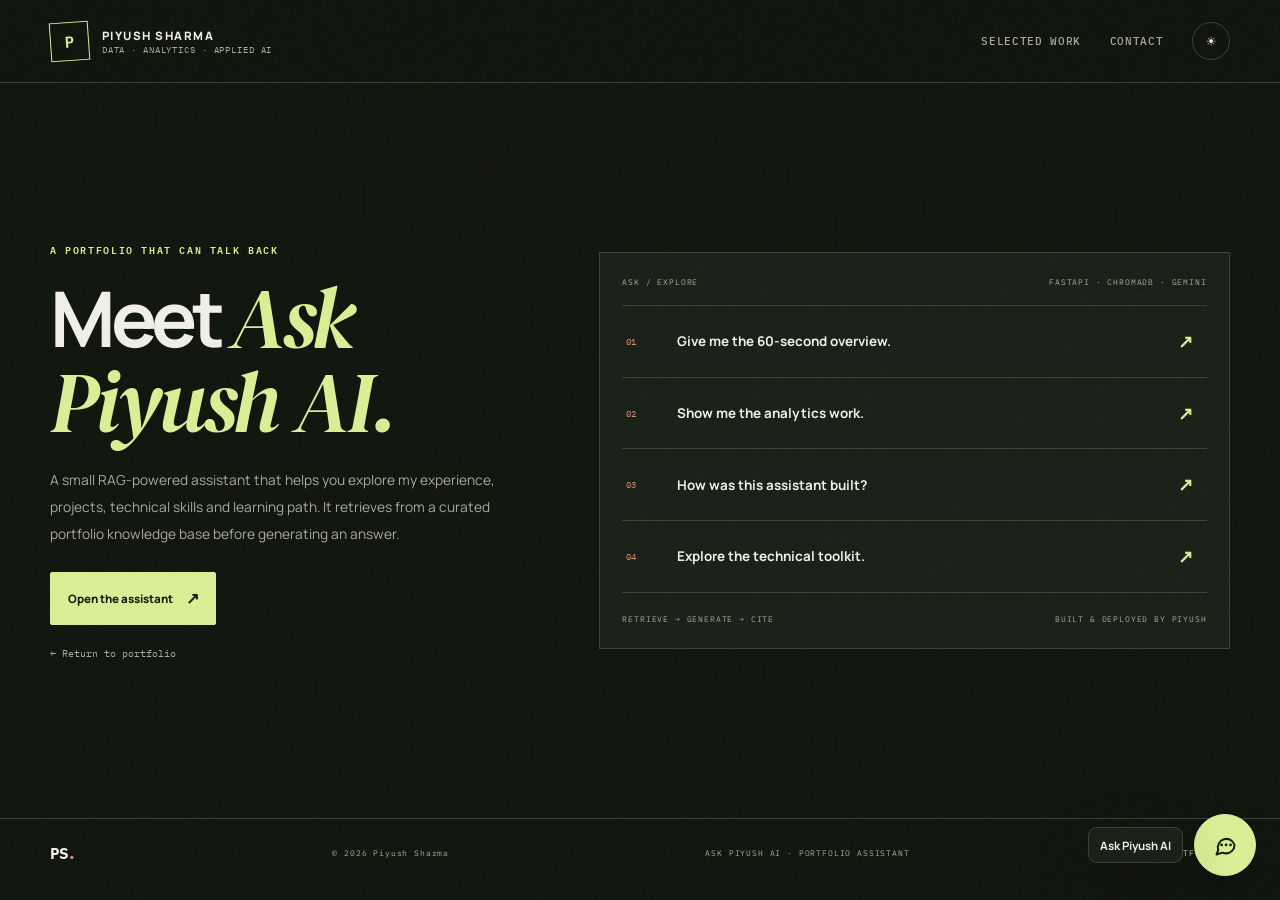
==== ask-piyush-ai.html @ 115ee27d "Add files via upload" ====
<!DOCTYPE html>
<html lang="en">
<head>
  <meta charset="UTF-8" /><meta name="viewport" content="width=device-width, initial-scale=1.0" />
  <meta name="description" content="Ask Piyush AI — a retrieval-augmented portfolio assistant for projects, skills and professional experience." />
  <title>Ask Piyush AI | Piyush Sharma</title>
  <link rel="icon" href="assets/favicon.svg" type="image/svg+xml" />
  <link rel="preconnect" href="https://fonts.googleapis.com" /><link rel="preconnect" href="https://fonts.gstatic.com" crossorigin />
  <link href="https://fonts.googleapis.com/css2?family=DM+Serif+Display:ital@0;1&family=IBM+Plex+Mono:wght@400;500;600&family=Manrope:wght@400;500;600;700;800&display=swap" rel="stylesheet" />
  <link rel="stylesheet" href="style.css?v=20261101-editorial1" />
</head>
<body data-page="chat">
  <a class="skip-link" href="#main">Skip to content</a>
  <header class="site-header"><nav class="nav container" aria-label="Main navigation"><a class="brand" href="index.html"><span class="brand-mark">P</span><span class="brand-copy">PIYUSH SHARMA<small>DATA · ANALYTICS · APPLIED AI</small></span></a><button class="menu-toggle" aria-label="Open navigation" aria-expanded="false">MENU</button><div class="nav-links"><a href="index.html#work">Selected work</a><a href="index.html#contact">Contact</a><button id="theme-toggle" class="theme-btn" aria-label="Switch colour mode">☀</button></div></nav></header>
  <main id="main" class="chat-page container">
    <div class="chat-page-copy"><p class="eyebrow">A PORTFOLIO THAT CAN TALK BACK</p><h1>Meet <em>Ask Piyush AI.</em></h1><p>A small RAG-powered assistant that helps you explore my experience, projects, technical skills and learning path. It retrieves from a curated portfolio knowledge base before generating an answer.</p><button class="btn primary" data-open-chat>Open the assistant <span>↗</span></button><a class="chat-back-link" href="index.html">← Return to portfolio</a></div>
    <div class="chat-page-panel"><div class="chat-page-header"><span>ASK / EXPLORE</span><span>FASTAPI · CHROMADB · GEMINI</span></div><div class="chat-prompts"><button data-open-chat data-chat-prompt="Give me a quick overview of Piyush's background and strengths."><span>01</span><strong>Give me the 60-second overview.</strong><b>↗</b></button><button data-open-chat data-chat-prompt="Which projects best demonstrate Piyush's data analytics and BI skills?"><span>02</span><strong>Show me the analytics work.</strong><b>↗</b></button><button data-open-chat data-chat-prompt="Explain the architecture of Ask Piyush AI."><span>03</span><strong>How was this assistant built?</strong><b>↗</b></button><button data-open-chat data-chat-prompt="What are Piyush's technical skills across analytics, data science and GenAI?"><span>04</span><strong>Explore the technical toolkit.</strong><b>↗</b></button></div><div class="chat-page-foot"><span>RETRIEVE → GENERATE → CITE</span><span>BUILT &amp; DEPLOYED BY PIYUSH</span></div></div>
  </main>
  <footer class="footer"><div class="container footer-inner"><a class="footer-brand" href="index.html">PS<span>.</span></a><span>© <span id="year"></span> Piyush Sharma</span><span>ASK PIYUSH AI · PORTFOLIO ASSISTANT</span><a href="index.html">PORTFOLIO ↑</a></div></footer>
  <script src="script.js?v=20261101-editorial1"></script><script src="chat-widget.js?v=20261101-editorial1"></script>
</body></html>
---- style.css ----
/* Piyush Sharma — Editorial data portfolio / 2026 */
:root{color-scheme:dark;--bg:#11160f;--surface:#1a2118;--surface2:#222b20;--text:#f0efe5;--muted:#a8ad9a;--line:#3a4434;--accent:#d8ef96;--accent2:#b8d775;--accent3:#f0c4a4;--accent-ink:#172014;--rust:#df8a67;--shadow:0 22px 60px rgba(0,0,0,.24);--max:1180px;--serif:'DM Serif Display',Georgia,serif;--sans:'Manrope',Arial,sans-serif;--mono:'IBM Plex Mono',monospace}
:root[data-theme="light"]{color-scheme:light;--bg:#f2f0e7;--surface:#e8e6db;--surface2:#fbfaf4;--text:#20251d;--muted:#687061;--line:#cdd0c2;--accent:#596f3d;--accent2:#6f8749;--accent3:#a95437;--accent-ink:#fbfaf4;--rust:#b75f43;--shadow:0 20px 55px rgba(37,48,28,.10)}
*{box-sizing:border-box;margin:0;padding:0}html{scroll-behavior:smooth;scroll-padding-top:95px}body{font-family:var(--sans);background:var(--bg);color:var(--text);line-height:1.65;transition:background .25s,color .25s;overflow-x:hidden}body:before{content:"";position:fixed;inset:0;pointer-events:none;z-index:90;opacity:.08;background-image:url("data:image/svg+xml,%3Csvg viewBox='0 0 180 180' xmlns='http://www.w3.org/2000/svg'%3E%3Cfilter id='n'%3E%3CfeTurbulence type='fractalNoise' baseFrequency='.84' numOctaves='3' stitchTiles='stitch'/%3E%3C/filter%3E%3Crect width='100%25' height='100%25' filter='url(%23n)' opacity='.22'/%3E%3C/svg%3E")}a{color:inherit;text-decoration:none}button{font:inherit;color:inherit}.container{width:min(var(--max),calc(100% - 56px));margin-inline:auto}.skip-link{position:absolute;left:-9999px;top:10px;z-index:1000;background:var(--accent);color:var(--accent-ink);padding:.6rem 1rem}.skip-link:focus{left:10px}.site-header{position:sticky;top:0;z-index:40;background:color-mix(in srgb,var(--bg) 92%,transparent);backdrop-filter:blur(14px);border-bottom:1px solid var(--line)}.nav{height:82px;display:flex;align-items:center;justify-content:space-between}.brand{display:flex;align-items:center;gap:.8rem}.brand-mark{display:grid;place-items:center;width:39px;height:39px;border:1px solid var(--accent);color:var(--accent);font:600 1rem var(--mono);transform:rotate(-4deg)}.brand-copy{display:flex;flex-direction:column;font-size:.72rem;font-weight:800;letter-spacing:.13em;line-height:1.5}.brand-copy small{font:400 .55rem var(--mono);color:var(--muted);letter-spacing:.1em}.nav-links{display:flex;align-items:center;gap:1.8rem;color:var(--muted);font:500 .68rem var(--mono);letter-spacing:.06em;text-transform:uppercase}.nav-links a{transition:color .2s}.nav-links a:hover{color:var(--accent)}.theme-btn,.menu-toggle{border:1px solid var(--line);background:transparent;color:var(--text);cursor:pointer}.theme-btn{width:38px;height:38px;border-radius:50%;font-size:1rem}.theme-btn:hover{border-color:var(--accent);color:var(--accent)}.menu-toggle{display:none;padding:.5rem .7rem;font:500 .68rem var(--mono);letter-spacing:.08em}
.hero{min-height:690px;position:relative;display:grid;grid-template-columns:1.05fr .95fr;align-items:center;gap:6%;padding:85px 0 106px}.hero-copy{position:relative;z-index:1}.hero-kicker,.folio-label,.note-top,.chart-head,.chart-labels,.aside-foot,.hero-index,.section-side .side-caption,.eyebrow,.exploring-label,.filter-row>span,.project-number,.mini-label,.project-meta,.project-link,.cert-index,.cert-mark,.contact-top>span,.footer-inner,.chat-page-header,.chat-page-foot{font-family:var(--mono);letter-spacing:.1em}.hero-kicker{display:flex;align-items:center;gap:.7rem;font-size:.61rem;color:var(--muted);margin-bottom:2.1rem}.kicker-line{display:block;width:26px;height:1px;background:var(--rust)}.eyebrow{font-size:.63rem;letter-spacing:.16em;font-weight:600;color:var(--accent);margin-bottom:1.1rem}.eyebrow span{color:var(--muted);font-weight:400}h1{font-size:clamp(4.3rem,8.3vw,7.4rem);line-height:.91;letter-spacing:-.075em;font-weight:700;max-width:670px}h1 em,h2 em,.note-title em,.principle-inner em{font-family:var(--serif);font-weight:400;color:var(--accent);letter-spacing:-.035em}h1 em{font-size:1.12em}.hero-text{max-width:540px;color:var(--muted);font-size:.99rem;line-height:1.9;margin:1.8rem 0 1.7rem}.hero-actions{display:flex;align-items:center;gap:.65rem;flex-wrap:wrap}.btn{display:inline-flex;align-items:center;justify-content:center;gap:.8rem;min-height:48px;padding:.78rem 1.05rem;border:1px solid var(--line);border-radius:2px;font-size:.72rem;font-weight:800;cursor:pointer;transition:transform .2s,border-color .2s,background .2s,color .2s}.btn span{font-size:1rem}.btn:hover{transform:translateY(-2px);border-color:var(--accent)}.btn.primary{background:var(--accent);border-color:var(--accent);color:var(--accent-ink)}.btn.primary:hover{background:var(--accent2);border-color:var(--accent2)}.btn.secondary{background:transparent;color:var(--text);border-color:var(--line)}.btn.secondary:hover{background:var(--surface);color:var(--text)}.btn.text-btn{border-color:transparent;color:var(--accent);padding-inline:.45rem}.socials{display:flex;gap:1.4rem;flex-wrap:wrap;margin-top:2rem;color:var(--muted);font:400 .65rem var(--mono)}.socials a:hover{color:var(--accent)}.socials span{color:var(--rust)}.hero-aside{position:relative;max-width:490px;justify-self:end;width:100%;padding-top:1rem}.folio-label{display:flex;justify-content:space-between;color:var(--muted);font-size:.57rem;padding-bottom:.8rem;border-bottom:1px solid var(--line)}.hero-note{position:relative;padding:1.6rem 1.6rem 1.35rem;background:var(--surface);border:1px solid var(--line);box-shadow:var(--shadow)}.note-top{display:flex;justify-content:space-between;align-items:center;gap:1rem}.note-stamp{border:1px solid var(--rust);color:var(--rust);padding:.3rem .45rem;font-size:.58rem}.note-status{color:var(--muted);font-size:.51rem;display:flex;align-items:center;gap:.4rem}.note-status i{width:6px;height:6px;border-radius:50%;background:var(--accent);display:inline-block}.note-title{font-size:1.55rem;line-height:1.35;margin:1.65rem 0 1.4rem;font-weight:700;letter-spacing:-.045em}.note-title em{font-size:1.16em}.note-rule{height:1px;background:var(--line)}.note-metrics{display:grid;grid-template-columns:1fr 1fr;padding:1.35rem 0 1.05rem}.note-metrics>div+div{border-left:1px solid var(--line);padding-left:1.2rem}.note-metrics strong{font-size:2.3rem;letter-spacing:-.08em;line-height:1.1;display:block}.note-metrics strong span{font-size:1rem;color:var(--rust)}.note-metrics small{display:block;margin-top:.45rem;font:400 .55rem/1.6 var(--mono);color:var(--muted);letter-spacing:.08em}.mini-chart{border-top:1px solid var(--line);padding-top:1rem}.chart-head{display:flex;justify-content:space-between;color:var(--muted);font-size:.5rem}.chart-bars{height:76px;display:flex;align-items:end;gap:6px;padding-top:1rem}.chart-bars i{display:block;flex:1;height:var(--h);background:var(--accent);opacity:.72}.chart-bars i:nth-child(3n){background:var(--rust);opacity:.8}.chart-labels{display:flex;justify-content:space-between;margin-top:.55rem;color:var(--muted);font-size:.48rem}.aside-foot{display:flex;justify-content:space-between;gap:.5rem;color:var(--muted);font-size:.52rem;margin-top:.8rem}.hero-index{position:absolute;bottom:27px;left:0;color:var(--muted);font-size:.56rem}.hero-index span{color:var(--rust)}
.ticker{overflow:hidden;border-block:1px solid var(--line);background:var(--surface);white-space:nowrap}.ticker-track{display:flex;justify-content:space-around;align-items:center;gap:2.3rem;min-width:max-content;padding:1.05rem 0;color:var(--muted);font:500 .6rem var(--mono);letter-spacing:.14em}.ticker-track b{font-size:.8rem;color:var(--rust);font-weight:400}
.section{padding:112px 0}.about-section,.approach-section,.experience-section{display:grid;grid-template-columns:190px 1fr;gap:4rem}.section-side{padding-top:.5rem}.section-side .side-caption{display:block;font-size:.53rem;color:var(--muted);margin-top:1.7rem}.about-main h2,.section-intro h2,.experience-main h2{font-size:clamp(2.4rem,4.7vw,4.5rem);line-height:1.12;letter-spacing:-.06em;max-width:850px}.about-bottom{display:grid;grid-template-columns:1.05fr .95fr;gap:5rem;margin-top:3rem}.about-bottom>p{max-width:560px;color:var(--muted);font-size:.9rem;line-height:2}.facts-list{border-top:1px solid var(--line)}.facts-list div{display:grid;grid-template-columns:92px 1fr;gap:1rem;padding:.75rem 0;border-bottom:1px solid var(--line)}.facts-list dt{font:500 .56rem var(--mono);color:var(--rust);letter-spacing:.1em}.facts-list dd{font-size:.74rem;font-weight:700}.principle-band{background:var(--accent);color:var(--accent-ink);padding:4rem 0}.principle-inner{position:relative}.principle-inner .eyebrow{color:var(--accent-ink)}.principle-inner p{font-size:clamp(1.8rem,3.6vw,3.4rem);line-height:1.22;letter-spacing:-.05em;font-weight:700;max-width:920px}.principle-inner em{color:var(--accent-ink);font-size:1.06em}.principle-mark{position:absolute;right:0;bottom:0;font-size:4rem;opacity:.35}
.section-intro{display:flex;justify-content:space-between;align-items:end;gap:2rem;margin-bottom:2.5rem}.section-intro>p{max-width:340px;color:var(--muted);font-size:.8rem;line-height:1.9}.skills-grid{display:grid;grid-template-columns:repeat(4,1fr);gap:0;border-top:1px solid var(--line);border-left:1px solid var(--line)}.skill-card{padding:1.35rem 1.25rem 1.5rem;border-right:1px solid var(--line);border-bottom:1px solid var(--line);min-height:174px;transition:background .2s}.skill-card:hover{background:var(--surface)}.skill-card h3{font-size:.86rem;letter-spacing:-.02em;margin-bottom:.75rem}.skill-card p{font-size:.69rem;color:var(--muted);line-height:1.8}.exploring{display:flex;align-items:center;justify-content:space-between;gap:2rem;margin-top:1.3rem;padding:1.15rem 1.25rem;border:1px solid var(--line);background:var(--surface)}.exploring>div:first-child{display:flex;flex-direction:column;gap:.25rem}.exploring-label{font-size:.52rem;color:var(--rust)}.exploring strong{font-size:.78rem}.exploring-tags{display:flex;flex-wrap:wrap;gap:.45rem;justify-content:flex-end}.exploring-tag{font:400 .59rem var(--mono);color:var(--muted);padding:.3rem .48rem;border:1px solid var(--line)}
.work-section{background:var(--surface);border-block:1px solid var(--line)}.work-heading{display:flex;justify-content:space-between;align-items:end;gap:2rem;margin-bottom:3rem}.work-heading h2{font-size:clamp(2.9rem,6vw,5.2rem);line-height:1;letter-spacing:-.07em}.work-heading h2 em{font-size:1.12em}.work-intro{max-width:440px;color:var(--muted);font-size:.78rem;line-height:1.9;margin-top:1.2rem}.work-count{display:flex;align-items:end;gap:.8rem;border-left:1px solid var(--line);padding-left:1.3rem}.work-count strong{font-size:4rem;letter-spacing:-.1em;line-height:.9}.work-count span{font:400 .55rem/1.6 var(--mono);color:var(--muted);letter-spacing:.1em}.filter-row{display:flex;justify-content:space-between;align-items:center;gap:1rem;border-top:1px solid var(--line);border-bottom:1px solid var(--line);padding:.8rem 0;margin-bottom:1.25rem}.filter-row>span{font-size:.53rem;color:var(--muted)}.filters{display:flex;flex-wrap:wrap;gap:.4rem}.filter{background:transparent;border:1px solid var(--line);padding:.4rem .62rem;color:var(--muted);font:400 .57rem var(--mono);cursor:pointer}.filter:hover,.filter.active{background:var(--accent);border-color:var(--accent);color:var(--accent-ink)}.projects-grid{display:grid;grid-template-columns:repeat(2,minmax(0,1fr));gap:1.25rem}.project-card{min-width:0;background:var(--bg);border:1px solid var(--line);display:flex;flex-direction:column;transition:border-color .2s,transform .2s}.project-card:hover{border-color:var(--accent);transform:translateY(-3px)}.project-visual{display:block;position:relative;overflow:hidden;aspect-ratio:16/8.4;background:#202b20;border-bottom:1px solid var(--line)}.project-visual img{width:100%;height:100%;display:block;object-fit:cover;transition:transform .55s}.project-card:hover .project-visual img{transform:scale(1.035)}.project-image-shade{position:absolute;inset:35% 0 0;background:linear-gradient(transparent,rgba(10,15,9,.86))}.project-visual-inner{position:absolute;inset:auto 1rem .9rem;display:flex;align-items:end;justify-content:space-between;gap:.7rem;color:#f2f0e5}.mini-label{font-size:.55rem;letter-spacing:.12em}.mini-metrics{display:flex;gap:.3rem;flex-wrap:wrap;justify-content:flex-end}.mini-metric{border:1px solid rgba(242,240,229,.42);background:rgba(15,20,13,.35);padding:.25rem .35rem;font:400 .48rem var(--mono)}.project-body{padding:1.3rem 1.35rem 1.15rem;display:flex;flex-direction:column;flex:1}.project-number{font-size:.52rem;color:var(--rust);margin-bottom:.65rem}.project-body h3{font-size:1.17rem;line-height:1.3;letter-spacing:-.04em}.project-body>p{font-size:.72rem;color:var(--muted);line-height:1.8;margin:.6rem 0 .9rem;min-height:3.9em}.tags,.case-tags{display:flex;flex-wrap:wrap;gap:.35rem}.tag{border:1px solid var(--line);padding:.25rem .42rem;color:var(--muted);font:400 .52rem var(--mono)}.project-meta{display:flex;justify-content:space-between;gap:1rem;color:var(--muted);font-size:.5rem;margin-top:1rem;padding-top:.75rem;border-top:1px solid var(--line)}.repo-meta{color:var(--accent)}.project-actions{display:flex;gap:1.1rem;margin-top:.9rem}.project-link{font-size:.56rem;color:var(--text);text-transform:uppercase}.project-link:hover{color:var(--accent)}
.timeline{border-top:1px solid var(--line)}.timeline-item{display:grid;grid-template-columns:180px 1fr;gap:2.5rem;padding:1.4rem 0;border-bottom:1px solid var(--line)}.timeline-item time{font:400 .59rem var(--mono);color:var(--rust);padding-top:.25rem}.timeline-item h3{font-size:1rem;letter-spacing:-.02em}.timeline-item strong{display:block;font:500 .65rem var(--mono);color:var(--accent);margin:.22rem 0 .55rem}.timeline-item p{max-width:700px;font-size:.73rem;color:var(--muted);line-height:1.85}.credential-section{background:var(--surface);border-block:1px solid var(--line)}.credential-grid{display:grid;grid-template-columns:.85fr 1.15fr;gap:6rem}.credential-intro h2{font-size:clamp(2.7rem,4.8vw,4.5rem);line-height:1.08;letter-spacing:-.06em}.education-note{display:grid;gap:.4rem;margin-top:2.3rem;padding-top:1rem;border-top:1px solid var(--line)}.education-note>span{font:500 .54rem var(--mono);color:var(--rust);letter-spacing:.13em;margin-bottom:.2rem}.education-note strong{font-size:.78rem}.education-note small{font-size:.65rem;color:var(--muted);margin-bottom:.6rem}.cert-list{border-top:1px solid var(--line)}.cert-item{display:grid;grid-template-columns:50px 1fr 30px;align-items:center;gap:1rem;padding:1.2rem 0;border-bottom:1px solid var(--line)}.cert-index{color:var(--rust);font-size:.6rem}.cert-item strong{display:block;font-size:.83rem}.cert-item small{display:block;color:var(--muted);font:400 .58rem var(--mono);margin-top:.3rem}.cert-mark{font-size:1.1rem;color:var(--accent);text-align:right}.cert-link:hover strong,.cert-link:hover .cert-mark{color:var(--rust)}
.contact-section{padding-top:105px;padding-bottom:105px}.contact-card{padding:3rem;background:var(--surface);border:1px solid var(--line);position:relative}.contact-top{display:flex;justify-content:space-between;gap:1rem}.contact-top>span{font-size:.53rem;color:var(--rust)}.contact-card h2{font-size:clamp(3rem,6vw,5.5rem);line-height:1.03;letter-spacing:-.07em;margin:1rem 0 2.1rem}.contact-card h2 em{font-size:1.1em}.contact-bottom{display:flex;justify-content:space-between;align-items:end;gap:2.5rem;border-top:1px solid var(--line);padding-top:1.3rem}.contact-bottom>p{max-width:390px;color:var(--muted);font-size:.75rem;line-height:1.9}.contact-actions{display:flex;flex-wrap:wrap;gap:.5rem}.footer{border-top:1px solid var(--line);padding:1.3rem 0}.footer-inner{display:flex;align-items:center;justify-content:space-between;gap:1rem;color:var(--muted);font-size:.52rem}.footer-inner>a:last-child{color:var(--accent)}.footer-brand{font-size:1rem;font-weight:800;color:var(--text);letter-spacing:-.08em}.footer-brand span{color:var(--rust)}
.modal{position:fixed;inset:0;display:none;align-items:center;justify-content:center;z-index:100;padding:1rem}.modal.open{display:flex}.modal-backdrop{position:absolute;inset:0;background:rgba(0,0,0,.7);backdrop-filter:blur(8px)}.modal-card{position:relative;z-index:1;width:min(480px,100%);padding:2rem;background:var(--surface2);border:1px solid var(--line);box-shadow:var(--shadow)}.modal-close{position:absolute;right:1rem;top:.8rem;border:0;background:transparent;font-size:1.6rem;cursor:pointer}.modal-card h3{font-size:1.6rem;letter-spacing:-.04em}.modal-card>p:not(.eyebrow){color:var(--muted);font-size:.76rem;margin:.55rem 0 1.2rem}.resume-options{display:grid;gap:.55rem}.resume-option{display:flex;justify-content:space-between;align-items:center;gap:1rem;padding:1rem;border:1px solid var(--line);background:var(--surface)}.resume-option:hover{border-color:var(--accent)}.resume-option strong{display:block;font-size:.8rem}.resume-option span{display:block;color:var(--muted);font-size:.62rem;margin-top:.25rem}.resume-option b{color:var(--accent);font-size:1.1rem}
.reveal{opacity:0;transform:translateY(15px);transition:opacity .6s ease,transform .6s ease}.reveal.visible{opacity:1;transform:translateY(0)}
/* Project case-study layout */
.case-study{padding:76px 0 100px}.case-top{display:flex;justify-content:space-between;align-items:end;gap:2rem;margin-bottom:2rem}.case-top h1{font-size:clamp(2.8rem,6vw,5.4rem);max-width:850px;line-height:1.02}.case-subtitle{max-width:720px;color:var(--muted);font-size:.86rem;margin-top:1rem;line-height:1.85}.case-actions{display:flex;gap:.5rem;flex-wrap:wrap}.case-hero-image{margin:2rem 0;border:1px solid var(--line);background:var(--surface);overflow:hidden}.case-hero-image img{display:block;width:100%;max-height:540px;object-fit:contain}.case-hero-image figcaption,.gallery figcaption{padding:.65rem .85rem;border-top:1px solid var(--line);font:400 .55rem var(--mono);color:var(--muted);letter-spacing:.08em}.case-stats{display:grid;grid-template-columns:repeat(4,1fr);border:1px solid var(--line);margin:2rem 0 3.5rem}.case-stat{padding:1.2rem;border-right:1px solid var(--line)}.case-stat:last-child{border-right:0}.case-stat strong{display:block;font-size:.9rem}.case-stat span{display:block;color:var(--muted);font:400 .52rem var(--mono);margin-top:.3rem}.case-grid{display:grid;grid-template-columns:minmax(0,1fr) 260px;gap:4rem}.case-section{margin-bottom:2.7rem}.case-section h2{font-size:1.45rem;letter-spacing:-.04em;margin-bottom:.8rem}.case-section>p{color:var(--muted);font-size:.81rem;line-height:1.9}.case-list{border-top:1px solid var(--line)}.case-list>div{padding:.85rem 0;border-bottom:1px solid var(--line);font-size:.75rem;color:var(--muted);line-height:1.8}.case-list>div:before{content:"↳";color:var(--rust);padding-right:.7rem}.architecture{background:var(--surface);border:1px solid var(--line);padding:1.3rem;margin:2rem 0 2.8rem;overflow:auto}.architecture pre{font:400 .72rem/1.9 var(--mono);white-space:pre-wrap;color:var(--accent)}.gallery{display:grid;grid-template-columns:repeat(2,1fr);gap:1rem;margin:2rem 0}.gallery figure{border:1px solid var(--line);background:var(--surface)}.gallery img{width:100%;display:block;max-height:320px;object-fit:contain}.case-sidebar{position:sticky;top:115px;height:max-content}.side-card{border:1px solid var(--line);padding:1rem;margin-bottom:.7rem;background:var(--surface)}.side-card .label{display:block;font:500 .56rem var(--mono);color:var(--rust);letter-spacing:.14em;margin-bottom:.9rem}.side-card p{font-size:.7rem;color:var(--muted);line-height:1.8}.case-tags .tag{margin:0}.fallback{padding:100px 0}.fallback h2{font-size:2.2rem}.fallback p:not(.eyebrow){color:var(--muted);margin:1rem 0}
/* Standalone Ask Piyush AI landing page */
.chat-page{min-height:calc(100vh - 165px);display:grid;grid-template-columns:.85fr 1.15fr;align-items:center;gap:7%;padding-top:5rem;padding-bottom:5rem}.chat-page-copy h1{font-size:clamp(3.4rem,6vw,6rem);line-height:.98;letter-spacing:-.07em}.chat-page-copy h1 em{font-family:var(--serif);font-weight:400;color:var(--accent)}.chat-page-copy>p:not(.eyebrow){max-width:470px;color:var(--muted);font-size:.86rem;line-height:1.95;margin:1.5rem 0}.chat-page-copy .btn{margin-right:1rem}.chat-back-link{display:block;margin-top:1.4rem;color:var(--muted);font:400 .6rem var(--mono)}.chat-back-link:hover{color:var(--accent)}.chat-page-panel{background:var(--surface);border:1px solid var(--line);padding:1.4rem}.chat-page-header,.chat-page-foot{display:flex;justify-content:space-between;gap:1rem;color:var(--muted);font-size:.52rem}.chat-prompts{border-top:1px solid var(--line);margin-top:1rem}.chat-prompts button{display:grid;grid-template-columns:42px 1fr 25px;align-items:center;gap:.6rem;width:100%;padding:1.3rem .2rem;border:0;border-bottom:1px solid var(--line);background:transparent;text-align:left;cursor:pointer}.chat-prompts button span{font:400 .58rem var(--mono);color:var(--rust)}.chat-prompts button strong{font-size:.84rem}.chat-prompts button b{color:var(--accent);font-size:1.1rem}.chat-prompts button:hover strong{color:var(--accent)}.chat-page-foot{padding-top:1.2rem}
@media(max-width:1000px){.hero{gap:3%;grid-template-columns:1fr .9fr}.hero-aside{max-width:420px}.about-section,.approach-section,.experience-section{grid-template-columns:140px 1fr;gap:2.5rem}.skills-grid{grid-template-columns:repeat(2,1fr)}.credential-grid{gap:3rem}.case-grid{gap:2rem}}
@media(max-width:760px){.container{width:min(100% - 36px,var(--max))}.nav{height:70px}.menu-toggle{display:block}.nav-links{display:none;position:absolute;top:70px;left:0;right:0;padding:1rem 20px 1.3rem;background:var(--surface);border-bottom:1px solid var(--line);flex-direction:column;align-items:flex-start;gap:1rem}.nav-links.open{display:flex}.hero{min-height:0;grid-template-columns:1fr;padding:65px 0 90px;gap:2.5rem}.hero-aside{justify-self:start;max-width:100%}.hero-index{bottom:25px}.hero h1{font-size:clamp(4rem,15vw,6rem)}.section{padding:78px 0}.about-section,.approach-section,.experience-section{grid-template-columns:1fr;gap:1.2rem}.section-side .side-caption{margin-top:.2rem}.about-bottom{grid-template-columns:1fr;gap:2rem;margin-top:2rem}.section-intro{display:block}.section-intro>p{margin-top:1rem}.skills-grid{grid-template-columns:repeat(2,1fr)}.exploring{align-items:flex-start;flex-direction:column}.exploring-tags{justify-content:flex-start}.work-heading{align-items:flex-start}.work-count{margin-top:.5rem}.projects-grid{grid-template-columns:1fr}.project-body>p{min-height:0}.filter-row{align-items:flex-start;flex-direction:column}.timeline-item{grid-template-columns:1fr;gap:.5rem}.credential-grid{grid-template-columns:1fr;gap:2.5rem}.contact-card{padding:1.5rem}.contact-top{flex-direction:column;gap:.2rem}.contact-bottom{align-items:flex-start;flex-direction:column;gap:1.5rem}.footer-inner{flex-wrap:wrap}.case-top{align-items:flex-start;flex-direction:column}.case-grid{grid-template-columns:1fr}.case-sidebar{position:static;display:grid;grid-template-columns:repeat(2,1fr);gap:.7rem}.case-stats{grid-template-columns:repeat(2,1fr)}.case-stat:nth-child(2){border-right:0}.case-stat:nth-child(-n+2){border-bottom:1px solid var(--line)}.chat-page{min-height:0;grid-template-columns:1fr;gap:3rem;padding-top:4rem;padding-bottom:4rem}}
@media(max-width:480px){.container{width:calc(100% - 28px)}.brand-copy{font-size:.65rem}.hero-kicker{font-size:.52rem}.hero-actions .btn{width:100%}.hero-actions .text-btn{justify-content:flex-start}.note-status{font-size:.45rem}.note-metrics strong{font-size:1.8rem}.aside-foot{font-size:.45rem}.skills-grid{grid-template-columns:1fr}.work-heading{flex-direction:column}.work-count{border-left:0;padding-left:0}.filter-row{margin-bottom:.8rem}.filters{gap:.3rem}.filter{font-size:.52rem}.project-visual-inner{align-items:flex-start;flex-direction:column}.mini-metrics{justify-content:flex-start}.project-body{padding:1.1rem}.project-actions{justify-content:space-between}.case-sidebar{grid-template-columns:1fr}.gallery{grid-template-columns:1fr}.contact-actions .btn{flex:1}.footer-inner{justify-content:flex-start}.footer-inner>*{width:calc(50% - .5rem)}.footer-inner>a:last-child{text-align:right}.chat-page-panel{padding:1rem}.chat-prompts button strong{font-size:.76rem}}
@media(prefers-reduced-motion:reduce){html{scroll-behavior:auto}.reveal{opacity:1;transform:none;transition:none}.ticker-track{animation:none}*{transition-duration:.01ms!important}}

/* Ask Piyush AI widget */
.ask-ai-launcher{position:fixed;right:24px;bottom:24px;z-index:130;width:62px;height:62px;border:1px solid rgba(255,255,255,.18);border-radius:50%;display:flex;align-items:center;justify-content:center;background:linear-gradient(145deg,var(--accent),var(--accent2));color:#fff;box-shadow:0 14px 40px rgba(92,55,180,.38);cursor:pointer;transition:transform .2s,box-shadow .2s}
.ask-ai-launcher:hover{transform:translateY(-3px);box-shadow:0 18px 48px rgba(92,55,180,.48)}
.ask-ai-launcher:focus-visible,.ask-ai-send:focus-visible,.ask-ai-close:focus-visible,.ask-ai-suggestion:focus-visible{outline:2px solid var(--accent3);outline-offset:3px}
.ask-ai-launcher svg{width:27px;height:27px;display:block}
.ask-ai-launcher .ask-ai-launcher-label{position:absolute;right:72px;white-space:nowrap;padding:.46rem .68rem;border-radius:9px;border:1px solid var(--line);background:var(--surface);color:var(--text);font-size:.72rem;font-weight:700;box-shadow:var(--shadow)}
.ask-ai-panel{position:fixed;right:24px;bottom:100px;z-index:131;width:min(390px,calc(100vw - 28px));height:min(600px,calc(100dvh - 130px));min-height:380px;display:none;flex-direction:column;overflow:hidden;background:var(--surface);border:1px solid var(--line);border-radius:22px;box-shadow:0 28px 100px rgba(0,0,0,.4)}
.ask-ai-panel.open{display:flex;animation:askAiIn .18s ease-out}
@keyframes askAiIn{from{opacity:0;transform:translateY(9px) scale(.99)}to{opacity:1;transform:translateY(0) scale(1)}}
.ask-ai-header{display:flex;align-items:center;gap:.75rem;padding:1rem 1rem .9rem;background:linear-gradient(135deg,rgba(139,92,246,.16),transparent 75%);border-bottom:1px solid var(--line)}
.ask-ai-avatar{width:41px;height:41px;flex:0 0 41px;display:grid;place-items:center;border-radius:14px;background:var(--accent2);color:#fff;font-weight:800;font-size:.78rem;letter-spacing:-.5px}
.ask-ai-title-wrap{flex:1;min-width:0}.ask-ai-title{font-size:.9rem;font-weight:800;line-height:1.3}.ask-ai-subtitle{font-size:.66rem;color:var(--muted);margin-top:.16rem}.ask-ai-online{display:inline-block;width:6px;height:6px;margin-right:.32rem;border-radius:50%;background:var(--green)}
.ask-ai-close{width:34px;height:34px;display:grid;place-items:center;border:1px solid var(--line);border-radius:10px;background:var(--bg);color:var(--text);cursor:pointer;font-size:1.2rem;line-height:1}
.ask-ai-messages{flex:1;min-height:0;overflow-y:auto;padding:1rem;display:flex;flex-direction:column;gap:.8rem;overscroll-behavior:contain;scrollbar-width:thin;scrollbar-color:var(--line) transparent}
.ask-ai-message{max-width:94%;font-size:.79rem;line-height:1.65;overflow-wrap:anywhere}.ask-ai-message.assistant{align-self:flex-start}.ask-ai-message.user{align-self:flex-end;max-width:88%}
.ask-ai-bubble{padding:.72rem .82rem;border:1px solid var(--line);border-radius:14px;background:var(--bg);color:var(--text)}.ask-ai-message.user .ask-ai-bubble{background:var(--accent2);color:#fff;border-color:var(--accent2);border-bottom-right-radius:5px}.ask-ai-message.assistant .ask-ai-bubble{border-bottom-left-radius:5px}
.ask-ai-bubble p{margin:0 0 .55rem}.ask-ai-bubble p:last-child{margin-bottom:0}.ask-ai-bubble ul{padding-left:1.15rem;margin:.3rem 0 .55rem}.ask-ai-bubble li{padding-left:.1rem;margin:.16rem 0}.ask-ai-bubble strong{font-weight:800}.ask-ai-bubble a{color:var(--accent);font-weight:700;text-decoration:underline;text-decoration-thickness:1px;text-underline-offset:2px}.ask-ai-message.user .ask-ai-bubble a{color:#fff}
.ask-ai-sources{padding:.45rem .15rem 0;color:var(--muted);font-size:.62rem}.ask-ai-source-tag{display:inline-block;margin:.3rem .25rem 0 0;padding:.18rem .4rem;border:1px solid var(--line);border-radius:7px;font:500 .6rem 'DM Mono',monospace;color:var(--muted)}
.ask-ai-suggestions{display:flex;flex-wrap:wrap;gap:.4rem;margin-top:.7rem}.ask-ai-suggestion{border:1px solid var(--line);border-radius:999px;background:var(--surface);color:var(--accent);font-size:.66rem;font-weight:700;padding:.42rem .58rem;cursor:pointer;transition:background .15s,border-color .15s}.ask-ai-suggestion:hover{background:var(--surface2);border-color:var(--accent)}
.ask-ai-typing{display:flex;align-items:center;gap:4px;min-width:52px;padding:.82rem}.ask-ai-typing span{display:block;width:5px;height:5px;border-radius:50%;background:var(--muted);animation:askAiDot 1s ease-in-out infinite}.ask-ai-typing span:nth-child(2){animation-delay:.12s}.ask-ai-typing span:nth-child(3){animation-delay:.24s}@keyframes askAiDot{0%,60%,100%{opacity:.35;transform:translateY(0)}30%{opacity:1;transform:translateY(-3px)}}
.ask-ai-composer{display:flex;align-items:flex-end;gap:.55rem;padding:.75rem;border-top:1px solid var(--line);background:var(--surface)}.ask-ai-input{width:100%;min-width:0;max-height:100px;resize:none;border:1px solid var(--line);border-radius:12px;background:var(--bg);color:var(--text);padding:.72rem .78rem;font:400 .78rem/1.45 Inter,sans-serif;outline:none}.ask-ai-input:focus{border-color:var(--accent);box-shadow:0 0 0 3px rgba(139,92,246,.12)}.ask-ai-input::placeholder{color:var(--muted)}.ask-ai-send{width:42px;height:42px;flex:0 0 42px;display:grid;place-items:center;border:0;border-radius:12px;background:var(--accent2);color:#fff;cursor:pointer;transition:opacity .2s,transform .2s}.ask-ai-send:hover{transform:translateY(-1px)}.ask-ai-send:disabled{opacity:.45;cursor:not-allowed;transform:none}.ask-ai-send svg{width:18px;height:18px}.ask-ai-footnote{padding:0 .85rem .65rem;background:var(--surface);color:var(--muted);font-size:.58rem;text-align:center}
@media(max-width:520px){.ask-ai-launcher{right:16px;bottom:16px;width:58px;height:58px}.ask-ai-launcher .ask-ai-launcher-label{display:none}.ask-ai-panel{right:10px;bottom:84px;width:calc(100vw - 20px);height:min(650px,calc(100dvh - 105px));min-height:340px;border-radius:18px}}
@media(prefers-reduced-motion:reduce){.ask-ai-panel.open{animation:none}.ask-ai-launcher,.ask-ai-suggestion,.ask-ai-send{transition:none}.ask-ai-typing span{animation:none}}

/* Chat widget palette alignment with the editorial system */
.ask-ai-launcher{background:var(--accent);color:var(--accent-ink);border-color:var(--accent);box-shadow:0 12px 34px rgba(0,0,0,.24)}
.ask-ai-launcher:hover{box-shadow:0 16px 38px rgba(0,0,0,.3)}
.ask-ai-header{background:var(--surface2)}
.ask-ai-avatar{background:var(--accent);color:var(--accent-ink);border-radius:2px}
.ask-ai-online{background:var(--accent)}
.ask-ai-message.user .ask-ai-bubble{background:var(--accent);color:var(--accent-ink);border-color:var(--accent)}
.ask-ai-message.user .ask-ai-bubble a{color:var(--accent-ink)}
.ask-ai-input{font-family:var(--sans)}
.ask-ai-send{background:var(--accent);color:var(--accent-ink);border-radius:2px}
.ask-ai-send:hover{background:var(--accent2)}
.ask-ai-suggestion{border-radius:2px}

/* Final chat panel refinements: match the portfolio's square-corner editorial system. */
.ask-ai-panel{border-radius:3px}
.ask-ai-bubble{border-radius:4px}
.ask-ai-message.user .ask-ai-bubble{border-bottom-right-radius:2px}
.ask-ai-message.assistant .ask-ai-bubble{border-bottom-left-radius:2px}
.ask-ai-input:focus{box-shadow:0 0 0 3px color-mix(in srgb,var(--accent) 18%,transparent)}
.ask-ai-source-tag{border-radius:2px}
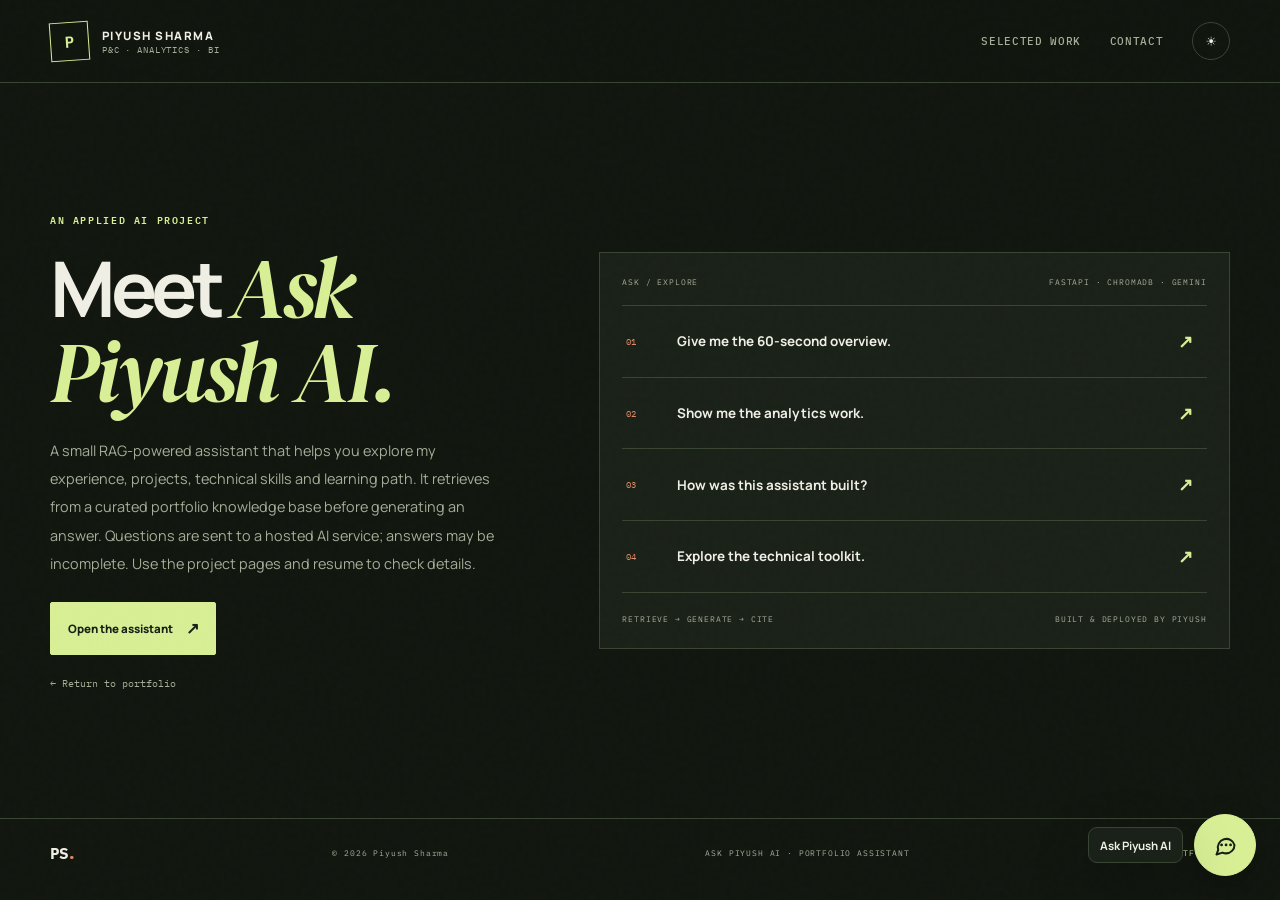
==== commit 1c9f624a: "Add files via upload" ====
--- a/ask-piyush-ai.html
+++ b/ask-piyush-ai.html
@@ -1,21 +1,28 @@
-<!DOCTYPE html>
-<html lang="en">
-<head>
-  <meta charset="UTF-8" /><meta name="viewport" content="width=device-width, initial-scale=1.0" />
-  <meta name="description" content="Ask Piyush AI — a retrieval-augmented portfolio assistant for projects, skills and professional experience." />
-  <title>Ask Piyush AI | Piyush Sharma</title>
-  <link rel="icon" href="assets/favicon.svg" type="image/svg+xml" />
-  <link rel="preconnect" href="https://fonts.googleapis.com" /><link rel="preconnect" href="https://fonts.gstatic.com" crossorigin />
-  <link href="https://fonts.googleapis.com/css2?family=DM+Serif+Display:ital@0;1&family=IBM+Plex+Mono:wght@400;500;600&family=Manrope:wght@400;500;600;700;800&display=swap" rel="stylesheet" />
-  <link rel="stylesheet" href="style.css?v=20261101-editorial1" />
-</head>
-<body data-page="chat">
-  <a class="skip-link" href="#main">Skip to content</a>
-  <header class="site-header"><nav class="nav container" aria-label="Main navigation"><a class="brand" href="index.html"><span class="brand-mark">P</span><span class="brand-copy">PIYUSH SHARMA<small>DATA · ANALYTICS · APPLIED AI</small></span></a><button class="menu-toggle" aria-label="Open navigation" aria-expanded="false">MENU</button><div class="nav-links"><a href="index.html#work">Selected work</a><a href="index.html#contact">Contact</a><button id="theme-toggle" class="theme-btn" aria-label="Switch colour mode">☀</button></div></nav></header>
-  <main id="main" class="chat-page container">
-    <div class="chat-page-copy"><p class="eyebrow">A PORTFOLIO THAT CAN TALK BACK</p><h1>Meet <em>Ask Piyush AI.</em></h1><p>A small RAG-powered assistant that helps you explore my experience, projects, technical skills and learning path. It retrieves from a curated portfolio knowledge base before generating an answer.</p><button class="btn primary" data-open-chat>Open the assistant <span>↗</span></button><a class="chat-back-link" href="index.html">← Return to portfolio</a></div>
-    <div class="chat-page-panel"><div class="chat-page-header"><span>ASK / EXPLORE</span><span>FASTAPI · CHROMADB · GEMINI</span></div><div class="chat-prompts"><button data-open-chat data-chat-prompt="Give me a quick overview of Piyush's background and strengths."><span>01</span><strong>Give me the 60-second overview.</strong><b>↗</b></button><button data-open-chat data-chat-prompt="Which projects best demonstrate Piyush's data analytics and BI skills?"><span>02</span><strong>Show me the analytics work.</strong><b>↗</b></button><button data-open-chat data-chat-prompt="Explain the architecture of Ask Piyush AI."><span>03</span><strong>How was this assistant built?</strong><b>↗</b></button><button data-open-chat data-chat-prompt="What are Piyush's technical skills across analytics, data science and GenAI?"><span>04</span><strong>Explore the technical toolkit.</strong><b>↗</b></button></div><div class="chat-page-foot"><span>RETRIEVE → GENERATE → CITE</span><span>BUILT &amp; DEPLOYED BY PIYUSH</span></div></div>
-  </main>
-  <footer class="footer"><div class="container footer-inner"><a class="footer-brand" href="index.html">PS<span>.</span></a><span>© <span id="year"></span> Piyush Sharma</span><span>ASK PIYUSH AI · PORTFOLIO ASSISTANT</span><a href="index.html">PORTFOLIO ↑</a></div></footer>
-  <script src="script.js?v=20261101-editorial1"></script><script src="chat-widget.js?v=20261101-editorial1"></script>
+<!DOCTYPE html>
+<html lang="en">
+<head>
+  <meta charset="UTF-8" /><meta name="viewport" content="width=device-width, initial-scale=1.0" />
+  <meta name="description" content="Ask Piyush AI — a retrieval-augmented portfolio assistant for projects, skills and professional experience." />
+  <title>Ask Piyush AI | Piyush Sharma</title>
+  <link rel="icon" href="assets/favicon.svg" type="image/svg+xml" />
+  <link rel="preconnect" href="https://fonts.googleapis.com" /><link rel="preconnect" href="https://fonts.gstatic.com" crossorigin />
+  <link href="https://fonts.googleapis.com/css2?family=DM+Serif+Display:ital@0;1&family=IBM+Plex+Mono:wght@400;500;600&family=Manrope:wght@400;500;600;700;800&display=swap" rel="stylesheet" />
+  <link rel="stylesheet" href="style.css?v=20261116-review1" />
+  <link rel="canonical" href="https://piyush0920.github.io/ask-piyush-ai.html" />
+  <meta name="theme-color" content="#11160f" />
+  <meta property="og:title" content="Ask Piyush AI | Piyush Sharma" />
+  <meta property="og:description" content="Explore Piyush Sharma's analytics, BI and applied AI work, with implementation notes and limitations." />
+  <meta property="og:url" content="https://piyush0920.github.io/ask-piyush-ai.html" />
+  <meta property="og:image" content="https://piyush0920.github.io/assets/og-image.png" />
+  <meta name="twitter:card" content="summary_large_image" />
+</head>
+<body data-page="chat">
+  <a class="skip-link" href="#main">Skip to content</a>
+  <header class="site-header"><nav class="nav container" aria-label="Main navigation"><a class="brand" href="index.html"><span class="brand-mark">P</span><span class="brand-copy">PIYUSH SHARMA<small>P&amp;C · ANALYTICS · BI</small></span></a><button class="menu-toggle" aria-label="Open navigation" aria-controls="primary-navigation" aria-expanded="false">MENU</button><div id="primary-navigation" class="nav-links"><a href="index.html#work">Selected work</a><a href="index.html#contact">Contact</a><button id="theme-toggle" class="theme-btn" aria-label="Switch colour mode">☀</button></div></nav></header>
+  <main id="main" class="chat-page container"><noscript><p class="notice">The assistant needs JavaScript. <a href="index.html">Read the portfolio</a> or <a href="mailto:piyushsh0920@gmail.com">contact Piyush</a>.</p></noscript>
+    <div class="chat-page-copy"><p class="eyebrow">AN APPLIED AI PROJECT</p><h1>Meet <em>Ask Piyush AI.</em></h1><p>A small RAG-powered assistant that helps you explore my experience, projects, technical skills and learning path. It retrieves from a curated portfolio knowledge base before generating an answer. Questions are sent to a hosted AI service; answers may be incomplete. Use the project pages and resume to check details.</p><button class="btn primary" data-open-chat>Open the assistant <span>↗</span></button><a class="chat-back-link" href="index.html">← Return to portfolio</a></div>
+    <div class="chat-page-panel"><div class="chat-page-header"><span>ASK / EXPLORE</span><span>FASTAPI · CHROMADB · GEMINI</span></div><div class="chat-prompts"><button data-open-chat data-chat-prompt="Give me a quick overview of Piyush's background and strengths."><span>01</span><strong>Give me the 60-second overview.</strong><b>↗</b></button><button data-open-chat data-chat-prompt="Which projects best demonstrate Piyush's data analytics and BI skills?"><span>02</span><strong>Show me the analytics work.</strong><b>↗</b></button><button data-open-chat data-chat-prompt="Explain the architecture of Ask Piyush AI."><span>03</span><strong>How was this assistant built?</strong><b>↗</b></button><button data-open-chat data-chat-prompt="What are Piyush's technical skills across analytics, data science and GenAI?"><span>04</span><strong>Explore the technical toolkit.</strong><b>↗</b></button></div><div class="chat-page-foot"><span>RETRIEVE → GENERATE → CITE</span><span>BUILT &amp; DEPLOYED BY PIYUSH</span></div></div>
+  </main>
+  <footer class="footer"><div class="container footer-inner"><a class="footer-brand" href="index.html">PS<span>.</span></a><span>© <span id="year"></span> Piyush Sharma</span><span>ASK PIYUSH AI · PORTFOLIO ASSISTANT</span><a href="index.html">PORTFOLIO ↑</a></div></footer>
+  <script defer src="script.js?v=20261116-review1"></script><script defer src="chat-widget.js?v=20261116-review1"></script>
 </body></html>
--- a/style.css
+++ b/style.css
@@ -1,66 +1,99 @@
-/* Piyush Sharma — Editorial data portfolio / 2026 */
-:root{color-scheme:dark;--bg:#11160f;--surface:#1a2118;--surface2:#222b20;--text:#f0efe5;--muted:#a8ad9a;--line:#3a4434;--accent:#d8ef96;--accent2:#b8d775;--accent3:#f0c4a4;--accent-ink:#172014;--rust:#df8a67;--shadow:0 22px 60px rgba(0,0,0,.24);--max:1180px;--serif:'DM Serif Display',Georgia,serif;--sans:'Manrope',Arial,sans-serif;--mono:'IBM Plex Mono',monospace}
-:root[data-theme="light"]{color-scheme:light;--bg:#f2f0e7;--surface:#e8e6db;--surface2:#fbfaf4;--text:#20251d;--muted:#687061;--line:#cdd0c2;--accent:#596f3d;--accent2:#6f8749;--accent3:#a95437;--accent-ink:#fbfaf4;--rust:#b75f43;--shadow:0 20px 55px rgba(37,48,28,.10)}
-*{box-sizing:border-box;margin:0;padding:0}html{scroll-behavior:smooth;scroll-padding-top:95px}body{font-family:var(--sans);background:var(--bg);color:var(--text);line-height:1.65;transition:background .25s,color .25s;overflow-x:hidden}body:before{content:"";position:fixed;inset:0;pointer-events:none;z-index:90;opacity:.08;background-image:url("data:image/svg+xml,%3Csvg viewBox='0 0 180 180' xmlns='http://www.w3.org/2000/svg'%3E%3Cfilter id='n'%3E%3CfeTurbulence type='fractalNoise' baseFrequency='.84' numOctaves='3' stitchTiles='stitch'/%3E%3C/filter%3E%3Crect width='100%25' height='100%25' filter='url(%23n)' opacity='.22'/%3E%3C/svg%3E")}a{color:inherit;text-decoration:none}button{font:inherit;color:inherit}.container{width:min(var(--max),calc(100% - 56px));margin-inline:auto}.skip-link{position:absolute;left:-9999px;top:10px;z-index:1000;background:var(--accent);color:var(--accent-ink);padding:.6rem 1rem}.skip-link:focus{left:10px}.site-header{position:sticky;top:0;z-index:40;background:color-mix(in srgb,var(--bg) 92%,transparent);backdrop-filter:blur(14px);border-bottom:1px solid var(--line)}.nav{height:82px;display:flex;align-items:center;justify-content:space-between}.brand{display:flex;align-items:center;gap:.8rem}.brand-mark{display:grid;place-items:center;width:39px;height:39px;border:1px solid var(--accent);color:var(--accent);font:600 1rem var(--mono);transform:rotate(-4deg)}.brand-copy{display:flex;flex-direction:column;font-size:.72rem;font-weight:800;letter-spacing:.13em;line-height:1.5}.brand-copy small{font:400 .55rem var(--mono);color:var(--muted);letter-spacing:.1em}.nav-links{display:flex;align-items:center;gap:1.8rem;color:var(--muted);font:500 .68rem var(--mono);letter-spacing:.06em;text-transform:uppercase}.nav-links a{transition:color .2s}.nav-links a:hover{color:var(--accent)}.theme-btn,.menu-toggle{border:1px solid var(--line);background:transparent;color:var(--text);cursor:pointer}.theme-btn{width:38px;height:38px;border-radius:50%;font-size:1rem}.theme-btn:hover{border-color:var(--accent);color:var(--accent)}.menu-toggle{display:none;padding:.5rem .7rem;font:500 .68rem var(--mono);letter-spacing:.08em}
-.hero{min-height:690px;position:relative;display:grid;grid-template-columns:1.05fr .95fr;align-items:center;gap:6%;padding:85px 0 106px}.hero-copy{position:relative;z-index:1}.hero-kicker,.folio-label,.note-top,.chart-head,.chart-labels,.aside-foot,.hero-index,.section-side .side-caption,.eyebrow,.exploring-label,.filter-row>span,.project-number,.mini-label,.project-meta,.project-link,.cert-index,.cert-mark,.contact-top>span,.footer-inner,.chat-page-header,.chat-page-foot{font-family:var(--mono);letter-spacing:.1em}.hero-kicker{display:flex;align-items:center;gap:.7rem;font-size:.61rem;color:var(--muted);margin-bottom:2.1rem}.kicker-line{display:block;width:26px;height:1px;background:var(--rust)}.eyebrow{font-size:.63rem;letter-spacing:.16em;font-weight:600;color:var(--accent);margin-bottom:1.1rem}.eyebrow span{color:var(--muted);font-weight:400}h1{font-size:clamp(4.3rem,8.3vw,7.4rem);line-height:.91;letter-spacing:-.075em;font-weight:700;max-width:670px}h1 em,h2 em,.note-title em,.principle-inner em{font-family:var(--serif);font-weight:400;color:var(--accent);letter-spacing:-.035em}h1 em{font-size:1.12em}.hero-text{max-width:540px;color:var(--muted);font-size:.99rem;line-height:1.9;margin:1.8rem 0 1.7rem}.hero-actions{display:flex;align-items:center;gap:.65rem;flex-wrap:wrap}.btn{display:inline-flex;align-items:center;justify-content:center;gap:.8rem;min-height:48px;padding:.78rem 1.05rem;border:1px solid var(--line);border-radius:2px;font-size:.72rem;font-weight:800;cursor:pointer;transition:transform .2s,border-color .2s,background .2s,color .2s}.btn span{font-size:1rem}.btn:hover{transform:translateY(-2px);border-color:var(--accent)}.btn.primary{background:var(--accent);border-color:var(--accent);color:var(--accent-ink)}.btn.primary:hover{background:var(--accent2);border-color:var(--accent2)}.btn.secondary{background:transparent;color:var(--text);border-color:var(--line)}.btn.secondary:hover{background:var(--surface);color:var(--text)}.btn.text-btn{border-color:transparent;color:var(--accent);padding-inline:.45rem}.socials{display:flex;gap:1.4rem;flex-wrap:wrap;margin-top:2rem;color:var(--muted);font:400 .65rem var(--mono)}.socials a:hover{color:var(--accent)}.socials span{color:var(--rust)}.hero-aside{position:relative;max-width:490px;justify-self:end;width:100%;padding-top:1rem}.folio-label{display:flex;justify-content:space-between;color:var(--muted);font-size:.57rem;padding-bottom:.8rem;border-bottom:1px solid var(--line)}.hero-note{position:relative;padding:1.6rem 1.6rem 1.35rem;background:var(--surface);border:1px solid var(--line);box-shadow:var(--shadow)}.note-top{display:flex;justify-content:space-between;align-items:center;gap:1rem}.note-stamp{border:1px solid var(--rust);color:var(--rust);padding:.3rem .45rem;font-size:.58rem}.note-status{color:var(--muted);font-size:.51rem;display:flex;align-items:center;gap:.4rem}.note-status i{width:6px;height:6px;border-radius:50%;background:var(--accent);display:inline-block}.note-title{font-size:1.55rem;line-height:1.35;margin:1.65rem 0 1.4rem;font-weight:700;letter-spacing:-.045em}.note-title em{font-size:1.16em}.note-rule{height:1px;background:var(--line)}.note-metrics{display:grid;grid-template-columns:1fr 1fr;padding:1.35rem 0 1.05rem}.note-metrics>div+div{border-left:1px solid var(--line);padding-left:1.2rem}.note-metrics strong{font-size:2.3rem;letter-spacing:-.08em;line-height:1.1;display:block}.note-metrics strong span{font-size:1rem;color:var(--rust)}.note-metrics small{display:block;margin-top:.45rem;font:400 .55rem/1.6 var(--mono);color:var(--muted);letter-spacing:.08em}.mini-chart{border-top:1px solid var(--line);padding-top:1rem}.chart-head{display:flex;justify-content:space-between;color:var(--muted);font-size:.5rem}.chart-bars{height:76px;display:flex;align-items:end;gap:6px;padding-top:1rem}.chart-bars i{display:block;flex:1;height:var(--h);background:var(--accent);opacity:.72}.chart-bars i:nth-child(3n){background:var(--rust);opacity:.8}.chart-labels{display:flex;justify-content:space-between;margin-top:.55rem;color:var(--muted);font-size:.48rem}.aside-foot{display:flex;justify-content:space-between;gap:.5rem;color:var(--muted);font-size:.52rem;margin-top:.8rem}.hero-index{position:absolute;bottom:27px;left:0;color:var(--muted);font-size:.56rem}.hero-index span{color:var(--rust)}
-.ticker{overflow:hidden;border-block:1px solid var(--line);background:var(--surface);white-space:nowrap}.ticker-track{display:flex;justify-content:space-around;align-items:center;gap:2.3rem;min-width:max-content;padding:1.05rem 0;color:var(--muted);font:500 .6rem var(--mono);letter-spacing:.14em}.ticker-track b{font-size:.8rem;color:var(--rust);font-weight:400}
-.section{padding:112px 0}.about-section,.approach-section,.experience-section{display:grid;grid-template-columns:190px 1fr;gap:4rem}.section-side{padding-top:.5rem}.section-side .side-caption{display:block;font-size:.53rem;color:var(--muted);margin-top:1.7rem}.about-main h2,.section-intro h2,.experience-main h2{font-size:clamp(2.4rem,4.7vw,4.5rem);line-height:1.12;letter-spacing:-.06em;max-width:850px}.about-bottom{display:grid;grid-template-columns:1.05fr .95fr;gap:5rem;margin-top:3rem}.about-bottom>p{max-width:560px;color:var(--muted);font-size:.9rem;line-height:2}.facts-list{border-top:1px solid var(--line)}.facts-list div{display:grid;grid-template-columns:92px 1fr;gap:1rem;padding:.75rem 0;border-bottom:1px solid var(--line)}.facts-list dt{font:500 .56rem var(--mono);color:var(--rust);letter-spacing:.1em}.facts-list dd{font-size:.74rem;font-weight:700}.principle-band{background:var(--accent);color:var(--accent-ink);padding:4rem 0}.principle-inner{position:relative}.principle-inner .eyebrow{color:var(--accent-ink)}.principle-inner p{font-size:clamp(1.8rem,3.6vw,3.4rem);line-height:1.22;letter-spacing:-.05em;font-weight:700;max-width:920px}.principle-inner em{color:var(--accent-ink);font-size:1.06em}.principle-mark{position:absolute;right:0;bottom:0;font-size:4rem;opacity:.35}
-.section-intro{display:flex;justify-content:space-between;align-items:end;gap:2rem;margin-bottom:2.5rem}.section-intro>p{max-width:340px;color:var(--muted);font-size:.8rem;line-height:1.9}.skills-grid{display:grid;grid-template-columns:repeat(4,1fr);gap:0;border-top:1px solid var(--line);border-left:1px solid var(--line)}.skill-card{padding:1.35rem 1.25rem 1.5rem;border-right:1px solid var(--line);border-bottom:1px solid var(--line);min-height:174px;transition:background .2s}.skill-card:hover{background:var(--surface)}.skill-card h3{font-size:.86rem;letter-spacing:-.02em;margin-bottom:.75rem}.skill-card p{font-size:.69rem;color:var(--muted);line-height:1.8}.exploring{display:flex;align-items:center;justify-content:space-between;gap:2rem;margin-top:1.3rem;padding:1.15rem 1.25rem;border:1px solid var(--line);background:var(--surface)}.exploring>div:first-child{display:flex;flex-direction:column;gap:.25rem}.exploring-label{font-size:.52rem;color:var(--rust)}.exploring strong{font-size:.78rem}.exploring-tags{display:flex;flex-wrap:wrap;gap:.45rem;justify-content:flex-end}.exploring-tag{font:400 .59rem var(--mono);color:var(--muted);padding:.3rem .48rem;border:1px solid var(--line)}
-.work-section{background:var(--surface);border-block:1px solid var(--line)}.work-heading{display:flex;justify-content:space-between;align-items:end;gap:2rem;margin-bottom:3rem}.work-heading h2{font-size:clamp(2.9rem,6vw,5.2rem);line-height:1;letter-spacing:-.07em}.work-heading h2 em{font-size:1.12em}.work-intro{max-width:440px;color:var(--muted);font-size:.78rem;line-height:1.9;margin-top:1.2rem}.work-count{display:flex;align-items:end;gap:.8rem;border-left:1px solid var(--line);padding-left:1.3rem}.work-count strong{font-size:4rem;letter-spacing:-.1em;line-height:.9}.work-count span{font:400 .55rem/1.6 var(--mono);color:var(--muted);letter-spacing:.1em}.filter-row{display:flex;justify-content:space-between;align-items:center;gap:1rem;border-top:1px solid var(--line);border-bottom:1px solid var(--line);padding:.8rem 0;margin-bottom:1.25rem}.filter-row>span{font-size:.53rem;color:var(--muted)}.filters{display:flex;flex-wrap:wrap;gap:.4rem}.filter{background:transparent;border:1px solid var(--line);padding:.4rem .62rem;color:var(--muted);font:400 .57rem var(--mono);cursor:pointer}.filter:hover,.filter.active{background:var(--accent);border-color:var(--accent);color:var(--accent-ink)}.projects-grid{display:grid;grid-template-columns:repeat(2,minmax(0,1fr));gap:1.25rem}.project-card{min-width:0;background:var(--bg);border:1px solid var(--line);display:flex;flex-direction:column;transition:border-color .2s,transform .2s}.project-card:hover{border-color:var(--accent);transform:translateY(-3px)}.project-visual{display:block;position:relative;overflow:hidden;aspect-ratio:16/8.4;background:#202b20;border-bottom:1px solid var(--line)}.project-visual img{width:100%;height:100%;display:block;object-fit:cover;transition:transform .55s}.project-card:hover .project-visual img{transform:scale(1.035)}.project-image-shade{position:absolute;inset:35% 0 0;background:linear-gradient(transparent,rgba(10,15,9,.86))}.project-visual-inner{position:absolute;inset:auto 1rem .9rem;display:flex;align-items:end;justify-content:space-between;gap:.7rem;color:#f2f0e5}.mini-label{font-size:.55rem;letter-spacing:.12em}.mini-metrics{display:flex;gap:.3rem;flex-wrap:wrap;justify-content:flex-end}.mini-metric{border:1px solid rgba(242,240,229,.42);background:rgba(15,20,13,.35);padding:.25rem .35rem;font:400 .48rem var(--mono)}.project-body{padding:1.3rem 1.35rem 1.15rem;display:flex;flex-direction:column;flex:1}.project-number{font-size:.52rem;color:var(--rust);margin-bottom:.65rem}.project-body h3{font-size:1.17rem;line-height:1.3;letter-spacing:-.04em}.project-body>p{font-size:.72rem;color:var(--muted);line-height:1.8;margin:.6rem 0 .9rem;min-height:3.9em}.tags,.case-tags{display:flex;flex-wrap:wrap;gap:.35rem}.tag{border:1px solid var(--line);padding:.25rem .42rem;color:var(--muted);font:400 .52rem var(--mono)}.project-meta{display:flex;justify-content:space-between;gap:1rem;color:var(--muted);font-size:.5rem;margin-top:1rem;padding-top:.75rem;border-top:1px solid var(--line)}.repo-meta{color:var(--accent)}.project-actions{display:flex;gap:1.1rem;margin-top:.9rem}.project-link{font-size:.56rem;color:var(--text);text-transform:uppercase}.project-link:hover{color:var(--accent)}
-.timeline{border-top:1px solid var(--line)}.timeline-item{display:grid;grid-template-columns:180px 1fr;gap:2.5rem;padding:1.4rem 0;border-bottom:1px solid var(--line)}.timeline-item time{font:400 .59rem var(--mono);color:var(--rust);padding-top:.25rem}.timeline-item h3{font-size:1rem;letter-spacing:-.02em}.timeline-item strong{display:block;font:500 .65rem var(--mono);color:var(--accent);margin:.22rem 0 .55rem}.timeline-item p{max-width:700px;font-size:.73rem;color:var(--muted);line-height:1.85}.credential-section{background:var(--surface);border-block:1px solid var(--line)}.credential-grid{display:grid;grid-template-columns:.85fr 1.15fr;gap:6rem}.credential-intro h2{font-size:clamp(2.7rem,4.8vw,4.5rem);line-height:1.08;letter-spacing:-.06em}.education-note{display:grid;gap:.4rem;margin-top:2.3rem;padding-top:1rem;border-top:1px solid var(--line)}.education-note>span{font:500 .54rem var(--mono);color:var(--rust);letter-spacing:.13em;margin-bottom:.2rem}.education-note strong{font-size:.78rem}.education-note small{font-size:.65rem;color:var(--muted);margin-bottom:.6rem}.cert-list{border-top:1px solid var(--line)}.cert-item{display:grid;grid-template-columns:50px 1fr 30px;align-items:center;gap:1rem;padding:1.2rem 0;border-bottom:1px solid var(--line)}.cert-index{color:var(--rust);font-size:.6rem}.cert-item strong{display:block;font-size:.83rem}.cert-item small{display:block;color:var(--muted);font:400 .58rem var(--mono);margin-top:.3rem}.cert-mark{font-size:1.1rem;color:var(--accent);text-align:right}.cert-link:hover strong,.cert-link:hover .cert-mark{color:var(--rust)}
-.contact-section{padding-top:105px;padding-bottom:105px}.contact-card{padding:3rem;background:var(--surface);border:1px solid var(--line);position:relative}.contact-top{display:flex;justify-content:space-between;gap:1rem}.contact-top>span{font-size:.53rem;color:var(--rust)}.contact-card h2{font-size:clamp(3rem,6vw,5.5rem);line-height:1.03;letter-spacing:-.07em;margin:1rem 0 2.1rem}.contact-card h2 em{font-size:1.1em}.contact-bottom{display:flex;justify-content:space-between;align-items:end;gap:2.5rem;border-top:1px solid var(--line);padding-top:1.3rem}.contact-bottom>p{max-width:390px;color:var(--muted);font-size:.75rem;line-height:1.9}.contact-actions{display:flex;flex-wrap:wrap;gap:.5rem}.footer{border-top:1px solid var(--line);padding:1.3rem 0}.footer-inner{display:flex;align-items:center;justify-content:space-between;gap:1rem;color:var(--muted);font-size:.52rem}.footer-inner>a:last-child{color:var(--accent)}.footer-brand{font-size:1rem;font-weight:800;color:var(--text);letter-spacing:-.08em}.footer-brand span{color:var(--rust)}
-.modal{position:fixed;inset:0;display:none;align-items:center;justify-content:center;z-index:100;padding:1rem}.modal.open{display:flex}.modal-backdrop{position:absolute;inset:0;background:rgba(0,0,0,.7);backdrop-filter:blur(8px)}.modal-card{position:relative;z-index:1;width:min(480px,100%);padding:2rem;background:var(--surface2);border:1px solid var(--line);box-shadow:var(--shadow)}.modal-close{position:absolute;right:1rem;top:.8rem;border:0;background:transparent;font-size:1.6rem;cursor:pointer}.modal-card h3{font-size:1.6rem;letter-spacing:-.04em}.modal-card>p:not(.eyebrow){color:var(--muted);font-size:.76rem;margin:.55rem 0 1.2rem}.resume-options{display:grid;gap:.55rem}.resume-option{display:flex;justify-content:space-between;align-items:center;gap:1rem;padding:1rem;border:1px solid var(--line);background:var(--surface)}.resume-option:hover{border-color:var(--accent)}.resume-option strong{display:block;font-size:.8rem}.resume-option span{display:block;color:var(--muted);font-size:.62rem;margin-top:.25rem}.resume-option b{color:var(--accent);font-size:1.1rem}
-.reveal{opacity:0;transform:translateY(15px);transition:opacity .6s ease,transform .6s ease}.reveal.visible{opacity:1;transform:translateY(0)}
-/* Project case-study layout */
-.case-study{padding:76px 0 100px}.case-top{display:flex;justify-content:space-between;align-items:end;gap:2rem;margin-bottom:2rem}.case-top h1{font-size:clamp(2.8rem,6vw,5.4rem);max-width:850px;line-height:1.02}.case-subtitle{max-width:720px;color:var(--muted);font-size:.86rem;margin-top:1rem;line-height:1.85}.case-actions{display:flex;gap:.5rem;flex-wrap:wrap}.case-hero-image{margin:2rem 0;border:1px solid var(--line);background:var(--surface);overflow:hidden}.case-hero-image img{display:block;width:100%;max-height:540px;object-fit:contain}.case-hero-image figcaption,.gallery figcaption{padding:.65rem .85rem;border-top:1px solid var(--line);font:400 .55rem var(--mono);color:var(--muted);letter-spacing:.08em}.case-stats{display:grid;grid-template-columns:repeat(4,1fr);border:1px solid var(--line);margin:2rem 0 3.5rem}.case-stat{padding:1.2rem;border-right:1px solid var(--line)}.case-stat:last-child{border-right:0}.case-stat strong{display:block;font-size:.9rem}.case-stat span{display:block;color:var(--muted);font:400 .52rem var(--mono);margin-top:.3rem}.case-grid{display:grid;grid-template-columns:minmax(0,1fr) 260px;gap:4rem}.case-section{margin-bottom:2.7rem}.case-section h2{font-size:1.45rem;letter-spacing:-.04em;margin-bottom:.8rem}.case-section>p{color:var(--muted);font-size:.81rem;line-height:1.9}.case-list{border-top:1px solid var(--line)}.case-list>div{padding:.85rem 0;border-bottom:1px solid var(--line);font-size:.75rem;color:var(--muted);line-height:1.8}.case-list>div:before{content:"↳";color:var(--rust);padding-right:.7rem}.architecture{background:var(--surface);border:1px solid var(--line);padding:1.3rem;margin:2rem 0 2.8rem;overflow:auto}.architecture pre{font:400 .72rem/1.9 var(--mono);white-space:pre-wrap;color:var(--accent)}.gallery{display:grid;grid-template-columns:repeat(2,1fr);gap:1rem;margin:2rem 0}.gallery figure{border:1px solid var(--line);background:var(--surface)}.gallery img{width:100%;display:block;max-height:320px;object-fit:contain}.case-sidebar{position:sticky;top:115px;height:max-content}.side-card{border:1px solid var(--line);padding:1rem;margin-bottom:.7rem;background:var(--surface)}.side-card .label{display:block;font:500 .56rem var(--mono);color:var(--rust);letter-spacing:.14em;margin-bottom:.9rem}.side-card p{font-size:.7rem;color:var(--muted);line-height:1.8}.case-tags .tag{margin:0}.fallback{padding:100px 0}.fallback h2{font-size:2.2rem}.fallback p:not(.eyebrow){color:var(--muted);margin:1rem 0}
-/* Standalone Ask Piyush AI landing page */
-.chat-page{min-height:calc(100vh - 165px);display:grid;grid-template-columns:.85fr 1.15fr;align-items:center;gap:7%;padding-top:5rem;padding-bottom:5rem}.chat-page-copy h1{font-size:clamp(3.4rem,6vw,6rem);line-height:.98;letter-spacing:-.07em}.chat-page-copy h1 em{font-family:var(--serif);font-weight:400;color:var(--accent)}.chat-page-copy>p:not(.eyebrow){max-width:470px;color:var(--muted);font-size:.86rem;line-height:1.95;margin:1.5rem 0}.chat-page-copy .btn{margin-right:1rem}.chat-back-link{display:block;margin-top:1.4rem;color:var(--muted);font:400 .6rem var(--mono)}.chat-back-link:hover{color:var(--accent)}.chat-page-panel{background:var(--surface);border:1px solid var(--line);padding:1.4rem}.chat-page-header,.chat-page-foot{display:flex;justify-content:space-between;gap:1rem;color:var(--muted);font-size:.52rem}.chat-prompts{border-top:1px solid var(--line);margin-top:1rem}.chat-prompts button{display:grid;grid-template-columns:42px 1fr 25px;align-items:center;gap:.6rem;width:100%;padding:1.3rem .2rem;border:0;border-bottom:1px solid var(--line);background:transparent;text-align:left;cursor:pointer}.chat-prompts button span{font:400 .58rem var(--mono);color:var(--rust)}.chat-prompts button strong{font-size:.84rem}.chat-prompts button b{color:var(--accent);font-size:1.1rem}.chat-prompts button:hover strong{color:var(--accent)}.chat-page-foot{padding-top:1.2rem}
-@media(max-width:1000px){.hero{gap:3%;grid-template-columns:1fr .9fr}.hero-aside{max-width:420px}.about-section,.approach-section,.experience-section{grid-template-columns:140px 1fr;gap:2.5rem}.skills-grid{grid-template-columns:repeat(2,1fr)}.credential-grid{gap:3rem}.case-grid{gap:2rem}}
-@media(max-width:760px){.container{width:min(100% - 36px,var(--max))}.nav{height:70px}.menu-toggle{display:block}.nav-links{display:none;position:absolute;top:70px;left:0;right:0;padding:1rem 20px 1.3rem;background:var(--surface);border-bottom:1px solid var(--line);flex-direction:column;align-items:flex-start;gap:1rem}.nav-links.open{display:flex}.hero{min-height:0;grid-template-columns:1fr;padding:65px 0 90px;gap:2.5rem}.hero-aside{justify-self:start;max-width:100%}.hero-index{bottom:25px}.hero h1{font-size:clamp(4rem,15vw,6rem)}.section{padding:78px 0}.about-section,.approach-section,.experience-section{grid-template-columns:1fr;gap:1.2rem}.section-side .side-caption{margin-top:.2rem}.about-bottom{grid-template-columns:1fr;gap:2rem;margin-top:2rem}.section-intro{display:block}.section-intro>p{margin-top:1rem}.skills-grid{grid-template-columns:repeat(2,1fr)}.exploring{align-items:flex-start;flex-direction:column}.exploring-tags{justify-content:flex-start}.work-heading{align-items:flex-start}.work-count{margin-top:.5rem}.projects-grid{grid-template-columns:1fr}.project-body>p{min-height:0}.filter-row{align-items:flex-start;flex-direction:column}.timeline-item{grid-template-columns:1fr;gap:.5rem}.credential-grid{grid-template-columns:1fr;gap:2.5rem}.contact-card{padding:1.5rem}.contact-top{flex-direction:column;gap:.2rem}.contact-bottom{align-items:flex-start;flex-direction:column;gap:1.5rem}.footer-inner{flex-wrap:wrap}.case-top{align-items:flex-start;flex-direction:column}.case-grid{grid-template-columns:1fr}.case-sidebar{position:static;display:grid;grid-template-columns:repeat(2,1fr);gap:.7rem}.case-stats{grid-template-columns:repeat(2,1fr)}.case-stat:nth-child(2){border-right:0}.case-stat:nth-child(-n+2){border-bottom:1px solid var(--line)}.chat-page{min-height:0;grid-template-columns:1fr;gap:3rem;padding-top:4rem;padding-bottom:4rem}}
-@media(max-width:480px){.container{width:calc(100% - 28px)}.brand-copy{font-size:.65rem}.hero-kicker{font-size:.52rem}.hero-actions .btn{width:100%}.hero-actions .text-btn{justify-content:flex-start}.note-status{font-size:.45rem}.note-metrics strong{font-size:1.8rem}.aside-foot{font-size:.45rem}.skills-grid{grid-template-columns:1fr}.work-heading{flex-direction:column}.work-count{border-left:0;padding-left:0}.filter-row{margin-bottom:.8rem}.filters{gap:.3rem}.filter{font-size:.52rem}.project-visual-inner{align-items:flex-start;flex-direction:column}.mini-metrics{justify-content:flex-start}.project-body{padding:1.1rem}.project-actions{justify-content:space-between}.case-sidebar{grid-template-columns:1fr}.gallery{grid-template-columns:1fr}.contact-actions .btn{flex:1}.footer-inner{justify-content:flex-start}.footer-inner>*{width:calc(50% - .5rem)}.footer-inner>a:last-child{text-align:right}.chat-page-panel{padding:1rem}.chat-prompts button strong{font-size:.76rem}}
-@media(prefers-reduced-motion:reduce){html{scroll-behavior:auto}.reveal{opacity:1;transform:none;transition:none}.ticker-track{animation:none}*{transition-duration:.01ms!important}}
-
-/* Ask Piyush AI widget */
-.ask-ai-launcher{position:fixed;right:24px;bottom:24px;z-index:130;width:62px;height:62px;border:1px solid rgba(255,255,255,.18);border-radius:50%;display:flex;align-items:center;justify-content:center;background:linear-gradient(145deg,var(--accent),var(--accent2));color:#fff;box-shadow:0 14px 40px rgba(92,55,180,.38);cursor:pointer;transition:transform .2s,box-shadow .2s}
-.ask-ai-launcher:hover{transform:translateY(-3px);box-shadow:0 18px 48px rgba(92,55,180,.48)}
-.ask-ai-launcher:focus-visible,.ask-ai-send:focus-visible,.ask-ai-close:focus-visible,.ask-ai-suggestion:focus-visible{outline:2px solid var(--accent3);outline-offset:3px}
-.ask-ai-launcher svg{width:27px;height:27px;display:block}
-.ask-ai-launcher .ask-ai-launcher-label{position:absolute;right:72px;white-space:nowrap;padding:.46rem .68rem;border-radius:9px;border:1px solid var(--line);background:var(--surface);color:var(--text);font-size:.72rem;font-weight:700;box-shadow:var(--shadow)}
-.ask-ai-panel{position:fixed;right:24px;bottom:100px;z-index:131;width:min(390px,calc(100vw - 28px));height:min(600px,calc(100dvh - 130px));min-height:380px;display:none;flex-direction:column;overflow:hidden;background:var(--surface);border:1px solid var(--line);border-radius:22px;box-shadow:0 28px 100px rgba(0,0,0,.4)}
-.ask-ai-panel.open{display:flex;animation:askAiIn .18s ease-out}
-@keyframes askAiIn{from{opacity:0;transform:translateY(9px) scale(.99)}to{opacity:1;transform:translateY(0) scale(1)}}
-.ask-ai-header{display:flex;align-items:center;gap:.75rem;padding:1rem 1rem .9rem;background:linear-gradient(135deg,rgba(139,92,246,.16),transparent 75%);border-bottom:1px solid var(--line)}
-.ask-ai-avatar{width:41px;height:41px;flex:0 0 41px;display:grid;place-items:center;border-radius:14px;background:var(--accent2);color:#fff;font-weight:800;font-size:.78rem;letter-spacing:-.5px}
-.ask-ai-title-wrap{flex:1;min-width:0}.ask-ai-title{font-size:.9rem;font-weight:800;line-height:1.3}.ask-ai-subtitle{font-size:.66rem;color:var(--muted);margin-top:.16rem}.ask-ai-online{display:inline-block;width:6px;height:6px;margin-right:.32rem;border-radius:50%;background:var(--green)}
-.ask-ai-close{width:34px;height:34px;display:grid;place-items:center;border:1px solid var(--line);border-radius:10px;background:var(--bg);color:var(--text);cursor:pointer;font-size:1.2rem;line-height:1}
-.ask-ai-messages{flex:1;min-height:0;overflow-y:auto;padding:1rem;display:flex;flex-direction:column;gap:.8rem;overscroll-behavior:contain;scrollbar-width:thin;scrollbar-color:var(--line) transparent}
-.ask-ai-message{max-width:94%;font-size:.79rem;line-height:1.65;overflow-wrap:anywhere}.ask-ai-message.assistant{align-self:flex-start}.ask-ai-message.user{align-self:flex-end;max-width:88%}
-.ask-ai-bubble{padding:.72rem .82rem;border:1px solid var(--line);border-radius:14px;background:var(--bg);color:var(--text)}.ask-ai-message.user .ask-ai-bubble{background:var(--accent2);color:#fff;border-color:var(--accent2);border-bottom-right-radius:5px}.ask-ai-message.assistant .ask-ai-bubble{border-bottom-left-radius:5px}
-.ask-ai-bubble p{margin:0 0 .55rem}.ask-ai-bubble p:last-child{margin-bottom:0}.ask-ai-bubble ul{padding-left:1.15rem;margin:.3rem 0 .55rem}.ask-ai-bubble li{padding-left:.1rem;margin:.16rem 0}.ask-ai-bubble strong{font-weight:800}.ask-ai-bubble a{color:var(--accent);font-weight:700;text-decoration:underline;text-decoration-thickness:1px;text-underline-offset:2px}.ask-ai-message.user .ask-ai-bubble a{color:#fff}
-.ask-ai-sources{padding:.45rem .15rem 0;color:var(--muted);font-size:.62rem}.ask-ai-source-tag{display:inline-block;margin:.3rem .25rem 0 0;padding:.18rem .4rem;border:1px solid var(--line);border-radius:7px;font:500 .6rem 'DM Mono',monospace;color:var(--muted)}
-.ask-ai-suggestions{display:flex;flex-wrap:wrap;gap:.4rem;margin-top:.7rem}.ask-ai-suggestion{border:1px solid var(--line);border-radius:999px;background:var(--surface);color:var(--accent);font-size:.66rem;font-weight:700;padding:.42rem .58rem;cursor:pointer;transition:background .15s,border-color .15s}.ask-ai-suggestion:hover{background:var(--surface2);border-color:var(--accent)}
-.ask-ai-typing{display:flex;align-items:center;gap:4px;min-width:52px;padding:.82rem}.ask-ai-typing span{display:block;width:5px;height:5px;border-radius:50%;background:var(--muted);animation:askAiDot 1s ease-in-out infinite}.ask-ai-typing span:nth-child(2){animation-delay:.12s}.ask-ai-typing span:nth-child(3){animation-delay:.24s}@keyframes askAiDot{0%,60%,100%{opacity:.35;transform:translateY(0)}30%{opacity:1;transform:translateY(-3px)}}
-.ask-ai-composer{display:flex;align-items:flex-end;gap:.55rem;padding:.75rem;border-top:1px solid var(--line);background:var(--surface)}.ask-ai-input{width:100%;min-width:0;max-height:100px;resize:none;border:1px solid var(--line);border-radius:12px;background:var(--bg);color:var(--text);padding:.72rem .78rem;font:400 .78rem/1.45 Inter,sans-serif;outline:none}.ask-ai-input:focus{border-color:var(--accent);box-shadow:0 0 0 3px rgba(139,92,246,.12)}.ask-ai-input::placeholder{color:var(--muted)}.ask-ai-send{width:42px;height:42px;flex:0 0 42px;display:grid;place-items:center;border:0;border-radius:12px;background:var(--accent2);color:#fff;cursor:pointer;transition:opacity .2s,transform .2s}.ask-ai-send:hover{transform:translateY(-1px)}.ask-ai-send:disabled{opacity:.45;cursor:not-allowed;transform:none}.ask-ai-send svg{width:18px;height:18px}.ask-ai-footnote{padding:0 .85rem .65rem;background:var(--surface);color:var(--muted);font-size:.58rem;text-align:center}
-@media(max-width:520px){.ask-ai-launcher{right:16px;bottom:16px;width:58px;height:58px}.ask-ai-launcher .ask-ai-launcher-label{display:none}.ask-ai-panel{right:10px;bottom:84px;width:calc(100vw - 20px);height:min(650px,calc(100dvh - 105px));min-height:340px;border-radius:18px}}
-@media(prefers-reduced-motion:reduce){.ask-ai-panel.open{animation:none}.ask-ai-launcher,.ask-ai-suggestion,.ask-ai-send{transition:none}.ask-ai-typing span{animation:none}}
-
-/* Chat widget palette alignment with the editorial system */
-.ask-ai-launcher{background:var(--accent);color:var(--accent-ink);border-color:var(--accent);box-shadow:0 12px 34px rgba(0,0,0,.24)}
-.ask-ai-launcher:hover{box-shadow:0 16px 38px rgba(0,0,0,.3)}
-.ask-ai-header{background:var(--surface2)}
-.ask-ai-avatar{background:var(--accent);color:var(--accent-ink);border-radius:2px}
-.ask-ai-online{background:var(--accent)}
-.ask-ai-message.user .ask-ai-bubble{background:var(--accent);color:var(--accent-ink);border-color:var(--accent)}
-.ask-ai-message.user .ask-ai-bubble a{color:var(--accent-ink)}
-.ask-ai-input{font-family:var(--sans)}
-.ask-ai-send{background:var(--accent);color:var(--accent-ink);border-radius:2px}
-.ask-ai-send:hover{background:var(--accent2)}
-.ask-ai-suggestion{border-radius:2px}
-
-/* Final chat panel refinements: match the portfolio's square-corner editorial system. */
-.ask-ai-panel{border-radius:3px}
-.ask-ai-bubble{border-radius:4px}
-.ask-ai-message.user .ask-ai-bubble{border-bottom-right-radius:2px}
-.ask-ai-message.assistant .ask-ai-bubble{border-bottom-left-radius:2px}
-.ask-ai-input:focus{box-shadow:0 0 0 3px color-mix(in srgb,var(--accent) 18%,transparent)}
-.ask-ai-source-tag{border-radius:2px}
+/* Piyush Sharma - Editorial data portfolio / 2026. Static GitHub Pages site. */
+:root{color-scheme:dark;--bg:#11160f;--surface:#1a2118;--surface2:#222b20;--text:#f0efe5;--muted:#a8ad9a;--line:#3a4434;--accent:#d8ef96;--accent2:#b8d775;--accent3:#f0c4a4;--accent-ink:#172014;--rust:#df8a67;--shadow:0 22px 60px rgba(0,0,0,.24);--max:1180px;--serif:'DM Serif Display',Georgia,serif;--sans:'Manrope',Arial,sans-serif;--mono:'IBM Plex Mono',monospace}
+:root[data-theme="light"]{color-scheme:light;--bg:#f2f0e7;--surface:#e8e6db;--surface2:#fbfaf4;--text:#20251d;--muted:#687061;--line:#cdd0c2;--accent:#596f3d;--accent2:#6f8749;--accent3:#a95437;--accent-ink:#fbfaf4;--rust:#b75f43;--shadow:0 20px 55px rgba(37,48,28,.10)}
+*{box-sizing:border-box;margin:0;padding:0}html{scroll-behavior:smooth;scroll-padding-top:95px}body{font-family:var(--sans);background:var(--bg);color:var(--text);line-height:1.65;transition:background .25s,color .25s;overflow-x:hidden}body:before{content:"";position:fixed;inset:0;pointer-events:none;z-index:90;opacity:.08;background-image:url("data:image/svg+xml,%3Csvg viewBox='0 0 180 180' xmlns='http://www.w3.org/2000/svg'%3E%3Cfilter id='n'%3E%3CfeTurbulence type='fractalNoise' baseFrequency='.84' numOctaves='3' stitchTiles='stitch'/%3E%3C/filter%3E%3Crect width='100%25' height='100%25' filter='url(%23n)' opacity='.22'/%3E%3C/svg%3E")}a{color:inherit;text-decoration:none}button{font:inherit;color:inherit}.container{width:min(var(--max),calc(100% - 56px));margin-inline:auto}.skip-link{position:absolute;left:-9999px;top:10px;z-index:1000;background:var(--accent);color:var(--accent-ink);padding:.6rem 1rem}.skip-link:focus{left:10px}.site-header{position:sticky;top:0;z-index:40;background:color-mix(in srgb,var(--bg) 92%,transparent);backdrop-filter:blur(14px);border-bottom:1px solid var(--line)}.nav{height:82px;display:flex;align-items:center;justify-content:space-between}.brand{display:flex;align-items:center;gap:.8rem}.brand-mark{display:grid;place-items:center;width:39px;height:39px;border:1px solid var(--accent);color:var(--accent);font:600 1rem var(--mono);transform:rotate(-4deg)}.brand-copy{display:flex;flex-direction:column;font-size:.72rem;font-weight:800;letter-spacing:.13em;line-height:1.5}.brand-copy small{font:400 .55rem var(--mono);color:var(--muted);letter-spacing:.1em}.nav-links{display:flex;align-items:center;gap:1.8rem;color:var(--muted);font:500 .68rem var(--mono);letter-spacing:.06em;text-transform:uppercase}.nav-links a{transition:color .2s}.nav-links a:hover{color:var(--accent)}.theme-btn,.menu-toggle{border:1px solid var(--line);background:transparent;color:var(--text);cursor:pointer}.theme-btn{width:38px;height:38px;border-radius:50%;font-size:1rem}.theme-btn:hover{border-color:var(--accent);color:var(--accent)}.menu-toggle{display:none;padding:.5rem .7rem;font:500 .68rem var(--mono);letter-spacing:.08em}
+.hero{min-height:690px;position:relative;display:grid;grid-template-columns:1.05fr .95fr;align-items:center;gap:6%;padding:85px 0 106px}.hero-copy{position:relative;z-index:1}.hero-kicker,.folio-label,.note-top,.chart-head,.chart-labels,.aside-foot,.hero-index,.section-side .side-caption,.eyebrow,.exploring-label,.filter-row>span,.project-number,.mini-label,.project-meta,.project-link,.cert-index,.cert-mark,.contact-top>span,.footer-inner,.chat-page-header,.chat-page-foot{font-family:var(--mono);letter-spacing:.1em}.hero-kicker{display:flex;align-items:center;gap:.7rem;font-size:.61rem;color:var(--muted);margin-bottom:2.1rem}.kicker-line{display:block;width:26px;height:1px;background:var(--rust)}.eyebrow{font-size:.63rem;letter-spacing:.16em;font-weight:600;color:var(--accent);margin-bottom:1.1rem}.eyebrow span{color:var(--muted);font-weight:400}h1{font-size:clamp(4.3rem,8.3vw,7.4rem);line-height:.91;letter-spacing:-.075em;font-weight:700;max-width:670px}h1 em,h2 em,.note-title em,.principle-inner em{font-family:var(--serif);font-weight:400;color:var(--accent);letter-spacing:-.035em}h1 em{font-size:1.12em}.hero-text{max-width:540px;color:var(--muted);font-size:.99rem;line-height:1.9;margin:1.8rem 0 1.7rem}.hero-actions{display:flex;align-items:center;gap:.65rem;flex-wrap:wrap}.btn{display:inline-flex;align-items:center;justify-content:center;gap:.8rem;min-height:48px;padding:.78rem 1.05rem;border:1px solid var(--line);border-radius:2px;font-size:.72rem;font-weight:800;cursor:pointer;transition:transform .2s,border-color .2s,background .2s,color .2s}.btn span{font-size:1rem}.btn:hover{transform:translateY(-2px);border-color:var(--accent)}.btn.primary{background:var(--accent);border-color:var(--accent);color:var(--accent-ink)}.btn.primary:hover{background:var(--accent2);border-color:var(--accent2)}.btn.secondary{background:transparent;color:var(--text);border-color:var(--line)}.btn.secondary:hover{background:var(--surface);color:var(--text)}.btn.text-btn{border-color:transparent;color:var(--accent);padding-inline:.45rem}.socials{display:flex;gap:1.4rem;flex-wrap:wrap;margin-top:2rem;color:var(--muted);font:400 .65rem var(--mono)}.socials a:hover{color:var(--accent)}.socials span{color:var(--rust)}.hero-aside{position:relative;max-width:490px;justify-self:end;width:100%;padding-top:1rem}.folio-label{display:flex;justify-content:space-between;color:var(--muted);font-size:.57rem;padding-bottom:.8rem;border-bottom:1px solid var(--line)}.hero-note{position:relative;padding:1.6rem 1.6rem 1.35rem;background:var(--surface);border:1px solid var(--line);box-shadow:var(--shadow)}.note-top{display:flex;justify-content:space-between;align-items:center;gap:1rem}.note-stamp{border:1px solid var(--rust);color:var(--rust);padding:.3rem .45rem;font-size:.58rem}.note-status{color:var(--muted);font-size:.51rem;display:flex;align-items:center;gap:.4rem}.note-status i{width:6px;height:6px;border-radius:50%;background:var(--accent);display:inline-block}.note-title{font-size:1.55rem;line-height:1.35;margin:1.65rem 0 1.4rem;font-weight:700;letter-spacing:-.045em}.note-title em{font-size:1.16em}.note-rule{height:1px;background:var(--line)}.note-metrics{display:grid;grid-template-columns:1fr 1fr;padding:1.35rem 0 1.05rem}.note-metrics>div+div{border-left:1px solid var(--line);padding-left:1.2rem}.note-metrics strong{font-size:2.3rem;letter-spacing:-.08em;line-height:1.1;display:block}.note-metrics strong span{font-size:1rem;color:var(--rust)}.note-metrics small{display:block;margin-top:.45rem;font:400 .55rem/1.6 var(--mono);color:var(--muted);letter-spacing:.08em}.mini-chart{border-top:1px solid var(--line);padding-top:1rem}.chart-head{display:flex;justify-content:space-between;color:var(--muted);font-size:.5rem}.chart-bars{height:76px;display:flex;align-items:end;gap:6px;padding-top:1rem}.chart-bars i{display:block;flex:1;height:var(--h);background:var(--accent);opacity:.72}.chart-bars i:nth-child(3n){background:var(--rust);opacity:.8}.chart-labels{display:flex;justify-content:space-between;margin-top:.55rem;color:var(--muted);font-size:.48rem}.aside-foot{display:flex;justify-content:space-between;gap:.5rem;color:var(--muted);font-size:.52rem;margin-top:.8rem}.hero-index{position:absolute;bottom:27px;left:0;color:var(--muted);font-size:.56rem}.hero-index span{color:var(--rust)}
+.ticker{overflow:hidden;border-block:1px solid var(--line);background:var(--surface);white-space:nowrap}.ticker-track{display:flex;justify-content:space-around;align-items:center;gap:2.3rem;min-width:max-content;padding:1.05rem 0;color:var(--muted);font:500 .6rem var(--mono);letter-spacing:.14em}.ticker-track b{font-size:.8rem;color:var(--rust);font-weight:400}
+.section{padding:112px 0}.about-section,.approach-section,.experience-section{display:grid;grid-template-columns:190px 1fr;gap:4rem}.section-side{padding-top:.5rem}.section-side .side-caption{display:block;font-size:.53rem;color:var(--muted);margin-top:1.7rem}.about-main h2,.section-intro h2,.experience-main h2{font-size:clamp(2.4rem,4.7vw,4.5rem);line-height:1.12;letter-spacing:-.06em;max-width:850px}.about-bottom{display:grid;grid-template-columns:1.05fr .95fr;gap:5rem;margin-top:3rem}.about-bottom>p{max-width:560px;color:var(--muted);font-size:.9rem;line-height:2}.facts-list{border-top:1px solid var(--line)}.facts-list div{display:grid;grid-template-columns:92px 1fr;gap:1rem;padding:.75rem 0;border-bottom:1px solid var(--line)}.facts-list dt{font:500 .56rem var(--mono);color:var(--rust);letter-spacing:.1em}.facts-list dd{font-size:.74rem;font-weight:700}.principle-band{background:var(--accent);color:var(--accent-ink);padding:4rem 0}.principle-inner{position:relative}.principle-inner .eyebrow{color:var(--accent-ink)}.principle-inner p{font-size:clamp(1.8rem,3.6vw,3.4rem);line-height:1.22;letter-spacing:-.05em;font-weight:700;max-width:920px}.principle-inner em{color:var(--accent-ink);font-size:1.06em}.principle-mark{position:absolute;right:0;bottom:0;font-size:4rem;opacity:.35}
+.section-intro{display:flex;justify-content:space-between;align-items:end;gap:2rem;margin-bottom:2.5rem}.section-intro>p{max-width:340px;color:var(--muted);font-size:.8rem;line-height:1.9}.skills-grid{display:grid;grid-template-columns:repeat(4,1fr);gap:0;border-top:1px solid var(--line);border-left:1px solid var(--line)}.skill-card{padding:1.35rem 1.25rem 1.5rem;border-right:1px solid var(--line);border-bottom:1px solid var(--line);min-height:174px;transition:background .2s}.skill-card:hover{background:var(--surface)}.skill-card h3{font-size:.86rem;letter-spacing:-.02em;margin-bottom:.75rem}.skill-card p{font-size:.69rem;color:var(--muted);line-height:1.8}.exploring{display:flex;align-items:center;justify-content:space-between;gap:2rem;margin-top:1.3rem;padding:1.15rem 1.25rem;border:1px solid var(--line);background:var(--surface)}.exploring>div:first-child{display:flex;flex-direction:column;gap:.25rem}.exploring-label{font-size:.52rem;color:var(--rust)}.exploring strong{font-size:.78rem}.exploring-tags{display:flex;flex-wrap:wrap;gap:.45rem;justify-content:flex-end}.exploring-tag{font:400 .59rem var(--mono);color:var(--muted);padding:.3rem .48rem;border:1px solid var(--line)}
+.work-section{background:var(--surface);border-block:1px solid var(--line)}.work-heading{display:flex;justify-content:space-between;align-items:end;gap:2rem;margin-bottom:3rem}.work-heading h2{font-size:clamp(2.9rem,6vw,5.2rem);line-height:1;letter-spacing:-.07em}.work-heading h2 em{font-size:1.12em}.work-intro{max-width:440px;color:var(--muted);font-size:.78rem;line-height:1.9;margin-top:1.2rem}.work-count{display:flex;align-items:end;gap:.8rem;border-left:1px solid var(--line);padding-left:1.3rem}.work-count strong{font-size:4rem;letter-spacing:-.1em;line-height:.9}.work-count span{font:400 .55rem/1.6 var(--mono);color:var(--muted);letter-spacing:.1em}.filter-row{display:flex;justify-content:space-between;align-items:center;gap:1rem;border-top:1px solid var(--line);border-bottom:1px solid var(--line);padding:.8rem 0;margin-bottom:1.25rem}.filter-row>span{font-size:.53rem;color:var(--muted)}.filters{display:flex;flex-wrap:wrap;gap:.4rem}.filter{background:transparent;border:1px solid var(--line);padding:.4rem .62rem;color:var(--muted);font:400 .57rem var(--mono);cursor:pointer}.filter:hover,.filter.active{background:var(--accent);border-color:var(--accent);color:var(--accent-ink)}.projects-grid{display:grid;grid-template-columns:repeat(2,minmax(0,1fr));gap:1.25rem}.project-card{min-width:0;background:var(--bg);border:1px solid var(--line);display:flex;flex-direction:column;transition:border-color .2s,transform .2s}.project-card:hover{border-color:var(--accent);transform:translateY(-3px)}.project-visual{display:block;position:relative;overflow:hidden;aspect-ratio:16/9;background:#202b20;border-bottom:1px solid var(--line)}.project-visual img{width:100%;height:100%;display:block;object-fit:cover;transition:transform .55s}.project-card:hover .project-visual img{transform:scale(1.035)}.project-body{padding:1.3rem 1.35rem 1.15rem;display:flex;flex-direction:column;flex:1}.project-number{font-size:.52rem;color:var(--rust);margin-bottom:.65rem}.project-body h3{font-size:1.17rem;line-height:1.3;letter-spacing:-.04em}.project-body>p{font-size:.72rem;color:var(--muted);line-height:1.8;margin:.6rem 0 .9rem;min-height:3.9em}.tags,.case-tags{display:flex;flex-wrap:wrap;gap:.35rem}.tag{border:1px solid var(--line);padding:.25rem .42rem;color:var(--muted);font:400 .52rem var(--mono)}.project-meta{display:flex;justify-content:space-between;gap:1rem;color:var(--muted);font-size:.5rem;margin-top:1rem;padding-top:.75rem;border-top:1px solid var(--line)}.repo-meta{color:var(--accent)}.project-actions{display:flex;gap:1.1rem;margin-top:.9rem}.project-link{font-size:.56rem;color:var(--text);text-transform:uppercase}.project-link:hover{color:var(--accent)}
+.timeline{border-top:1px solid var(--line)}.timeline-item{display:grid;grid-template-columns:180px 1fr;gap:2.5rem;padding:1.4rem 0;border-bottom:1px solid var(--line)}.timeline-item time{font:400 .59rem var(--mono);color:var(--rust);padding-top:.25rem}.timeline-item h3{font-size:1rem;letter-spacing:-.02em}.timeline-item strong{display:block;font:500 .65rem var(--mono);color:var(--accent);margin:.22rem 0 .55rem}.timeline-item p{max-width:700px;font-size:.73rem;color:var(--muted);line-height:1.85}.credential-section{background:var(--surface);border-block:1px solid var(--line)}.credential-grid{display:grid;grid-template-columns:.85fr 1.15fr;gap:6rem}.credential-intro h2{font-size:clamp(2.7rem,4.8vw,4.5rem);line-height:1.08;letter-spacing:-.06em}.education-note{display:grid;gap:.4rem;margin-top:2.3rem;padding-top:1rem;border-top:1px solid var(--line)}.education-note>span{font:500 .54rem var(--mono);color:var(--rust);letter-spacing:.13em;margin-bottom:.2rem}.education-note strong{font-size:.78rem}.education-note small{font-size:.65rem;color:var(--muted);margin-bottom:.6rem}.cert-list{border-top:1px solid var(--line)}.cert-item{display:grid;grid-template-columns:50px 1fr 30px;align-items:center;gap:1rem;padding:1.2rem 0;border-bottom:1px solid var(--line)}.cert-index{color:var(--rust);font-size:.6rem}.cert-item strong{display:block;font-size:.83rem}.cert-item small{display:block;color:var(--muted);font:400 .58rem var(--mono);margin-top:.3rem}.cert-mark{font-size:1.1rem;color:var(--accent);text-align:right}.cert-link:hover strong,.cert-link:hover .cert-mark{color:var(--rust)}
+.contact-section{padding-top:105px;padding-bottom:105px}.contact-card{padding:3rem;background:var(--surface);border:1px solid var(--line);position:relative}.contact-top{display:flex;justify-content:space-between;gap:1rem}.contact-top>span{font-size:.53rem;color:var(--rust)}.contact-card h2{font-size:clamp(3rem,6vw,5.5rem);line-height:1.03;letter-spacing:-.07em;margin:1rem 0 2.1rem}.contact-card h2 em{font-size:1.1em}.contact-bottom{display:flex;justify-content:space-between;align-items:end;gap:2.5rem;border-top:1px solid var(--line);padding-top:1.3rem}.contact-bottom>p{max-width:390px;color:var(--muted);font-size:.75rem;line-height:1.9}.contact-actions{display:flex;flex-wrap:wrap;gap:.5rem}.footer{border-top:1px solid var(--line);padding:1.3rem 0}.footer-inner{display:flex;align-items:center;justify-content:space-between;gap:1rem;color:var(--muted);font-size:.52rem}.footer-inner>a:last-child{color:var(--accent)}.footer-brand{font-size:1rem;font-weight:800;color:var(--text);letter-spacing:-.08em}.footer-brand span{color:var(--rust)}
+.modal{position:fixed;inset:0;display:none;align-items:center;justify-content:center;z-index:100;padding:1rem}.modal.open{display:flex}.modal-backdrop{position:absolute;inset:0;background:rgba(0,0,0,.7);backdrop-filter:blur(8px)}.modal-card{position:relative;z-index:1;width:min(480px,100%);padding:2rem;background:var(--surface2);border:1px solid var(--line);box-shadow:var(--shadow)}.modal-close{position:absolute;right:1rem;top:.8rem;border:0;background:transparent;font-size:1.6rem;cursor:pointer}.modal-card h3{font-size:1.6rem;letter-spacing:-.04em}.modal-card>p:not(.eyebrow){color:var(--muted);font-size:.76rem;margin:.55rem 0 1.2rem}.resume-options{display:grid;gap:.55rem}.resume-option{display:flex;justify-content:space-between;align-items:center;gap:1rem;padding:1rem;border:1px solid var(--line);background:var(--surface)}.resume-option:hover{border-color:var(--accent)}.resume-option strong{display:block;font-size:.8rem}.resume-option span{display:block;color:var(--muted);font-size:.62rem;margin-top:.25rem}.resume-option b{color:var(--accent);font-size:1.1rem}
+.reveal{opacity:1;transform:none;transition:opacity .6s ease,transform .6s ease}.reveal.visible{opacity:1;transform:translateY(0)}
+/* Project case-study layout */
+.case-study{padding:76px 0 100px}.case-top{display:flex;justify-content:space-between;align-items:end;gap:2rem;margin-bottom:2rem}.case-top h1{font-size:clamp(2.8rem,6vw,5.4rem);max-width:850px;line-height:1.02}.case-subtitle{max-width:720px;color:var(--muted);font-size:.86rem;margin-top:1rem;line-height:1.85}.case-actions{display:flex;gap:.5rem;flex-wrap:wrap}.case-hero-image{margin:2rem 0;border:1px solid var(--line);background:var(--surface);overflow:hidden}.case-hero-image img{display:block;width:100%;max-height:540px;object-fit:contain}.case-hero-image figcaption,.gallery figcaption{padding:.65rem .85rem;border-top:1px solid var(--line);font:400 .55rem var(--mono);color:var(--muted);letter-spacing:.08em}.case-stats{display:grid;grid-template-columns:repeat(4,1fr);border:1px solid var(--line);margin:2rem 0 3.5rem}.case-stat{padding:1.2rem;border-right:1px solid var(--line)}.case-stat:last-child{border-right:0}.case-stat strong{display:block;font-size:.9rem}.case-stat span{display:block;color:var(--muted);font:400 .52rem var(--mono);margin-top:.3rem}.case-grid{display:grid;grid-template-columns:minmax(0,1fr) 260px;gap:4rem}.case-section{margin-bottom:2.7rem}.case-section h2{font-size:1.45rem;letter-spacing:-.04em;margin-bottom:.8rem}.case-section>p{color:var(--muted);font-size:.81rem;line-height:1.9}.case-list{border-top:1px solid var(--line)}.case-list>div{padding:.85rem 0;border-bottom:1px solid var(--line);font-size:.75rem;color:var(--muted);line-height:1.8}.case-list>div:before{content:"↳";color:var(--rust);padding-right:.7rem}.architecture{background:var(--surface);border:1px solid var(--line);padding:1.3rem;margin:2rem 0 2.8rem;overflow:auto}.architecture pre{font:400 .72rem/1.9 var(--mono);white-space:pre-wrap;color:var(--accent)}.gallery{display:grid;grid-template-columns:repeat(2,1fr);gap:1rem;margin:2rem 0}.gallery figure{border:1px solid var(--line);background:var(--surface)}.gallery img{width:100%;display:block;max-height:320px;object-fit:contain}.case-sidebar{position:sticky;top:115px;height:max-content}.side-card{border:1px solid var(--line);padding:1rem;margin-bottom:.7rem;background:var(--surface)}.side-card .label{display:block;font:500 .56rem var(--mono);color:var(--rust);letter-spacing:.14em;margin-bottom:.9rem}.side-card p{font-size:.7rem;color:var(--muted);line-height:1.8}.case-tags .tag{margin:0}.fallback{padding:100px 0}.fallback h2{font-size:2.2rem}.fallback p:not(.eyebrow){color:var(--muted);margin:1rem 0}
+/* Standalone Ask Piyush AI landing page */
+.chat-page{min-height:calc(100vh - 165px);display:grid;grid-template-columns:.85fr 1.15fr;align-items:center;gap:7%;padding-top:5rem;padding-bottom:5rem}.chat-page-copy h1{font-size:clamp(3.4rem,6vw,6rem);line-height:.98;letter-spacing:-.07em}.chat-page-copy h1 em{font-family:var(--serif);font-weight:400;color:var(--accent)}.chat-page-copy>p:not(.eyebrow){max-width:470px;color:var(--muted);font-size:.86rem;line-height:1.95;margin:1.5rem 0}.chat-page-copy .btn{margin-right:1rem}.chat-back-link{display:block;margin-top:1.4rem;color:var(--muted);font:400 .6rem var(--mono)}.chat-back-link:hover{color:var(--accent)}.chat-page-panel{background:var(--surface);border:1px solid var(--line);padding:1.4rem}.chat-page-header,.chat-page-foot{display:flex;justify-content:space-between;gap:1rem;color:var(--muted);font-size:.52rem}.chat-prompts{border-top:1px solid var(--line);margin-top:1rem}.chat-prompts button{display:grid;grid-template-columns:42px 1fr 25px;align-items:center;gap:.6rem;width:100%;padding:1.3rem .2rem;border:0;border-bottom:1px solid var(--line);background:transparent;text-align:left;cursor:pointer}.chat-prompts button span{font:400 .58rem var(--mono);color:var(--rust)}.chat-prompts button strong{font-size:.84rem}.chat-prompts button b{color:var(--accent);font-size:1.1rem}.chat-prompts button:hover strong{color:var(--accent)}.chat-page-foot{padding-top:1.2rem}
+@media(max-width:1000px){.hero{gap:3%;grid-template-columns:1fr .9fr}.hero-aside{max-width:420px}.about-section,.approach-section,.experience-section{grid-template-columns:140px 1fr;gap:2.5rem}.skills-grid{grid-template-columns:repeat(2,1fr)}.credential-grid{gap:3rem}.case-grid{gap:2rem}}
+@media(max-width:760px){.container{width:min(100% - 36px,var(--max))}.nav{height:70px}.menu-toggle{display:block}.nav-links{display:none;position:absolute;top:70px;left:0;right:0;padding:1rem 20px 1.3rem;background:var(--surface);border-bottom:1px solid var(--line);flex-direction:column;align-items:flex-start;gap:1rem}.nav-links.open{display:flex}.hero{min-height:0;grid-template-columns:1fr;padding:65px 0 90px;gap:2.5rem}.hero-aside{justify-self:start;max-width:100%}.hero-index{bottom:25px}.hero h1{font-size:clamp(4rem,15vw,6rem)}.section{padding:78px 0}.about-section,.approach-section,.experience-section{grid-template-columns:1fr;gap:1.2rem}.section-side .side-caption{margin-top:.2rem}.about-bottom{grid-template-columns:1fr;gap:2rem;margin-top:2rem}.section-intro{display:block}.section-intro>p{margin-top:1rem}.skills-grid{grid-template-columns:repeat(2,1fr)}.exploring{align-items:flex-start;flex-direction:column}.exploring-tags{justify-content:flex-start}.work-heading{align-items:flex-start}.work-count{margin-top:.5rem}.projects-grid{grid-template-columns:1fr}.project-body>p{min-height:0}.filter-row{align-items:flex-start;flex-direction:column}.timeline-item{grid-template-columns:1fr;gap:.5rem}.credential-grid{grid-template-columns:1fr;gap:2.5rem}.contact-card{padding:1.5rem}.contact-top{flex-direction:column;gap:.2rem}.contact-bottom{align-items:flex-start;flex-direction:column;gap:1.5rem}.footer-inner{flex-wrap:wrap}.case-top{align-items:flex-start;flex-direction:column}.case-grid{grid-template-columns:1fr}.case-sidebar{position:static;display:grid;grid-template-columns:repeat(2,1fr);gap:.7rem}.case-stats{grid-template-columns:repeat(2,1fr)}.case-stat:nth-child(2){border-right:0}.case-stat:nth-child(-n+2){border-bottom:1px solid var(--line)}.chat-page{min-height:0;grid-template-columns:1fr;gap:3rem;padding-top:4rem;padding-bottom:4rem}}
+@media(max-width:480px){.container{width:calc(100% - 28px)}.brand-copy{font-size:.65rem}.hero-kicker{font-size:.52rem}.hero-actions .btn{width:100%}.hero-actions .text-btn{justify-content:flex-start}.note-status{font-size:.45rem}.note-metrics strong{font-size:1.8rem}.aside-foot{font-size:.45rem}.skills-grid{grid-template-columns:1fr}.work-heading{flex-direction:column}.work-count{border-left:0;padding-left:0}.filter-row{margin-bottom:.8rem}.filters{gap:.3rem}.filter{font-size:.52rem}.project-visual-inner{align-items:flex-start;flex-direction:column}.mini-metrics{justify-content:flex-start}.project-body{padding:1.1rem}.project-actions{justify-content:space-between}.case-sidebar{grid-template-columns:1fr}.gallery{grid-template-columns:1fr}.contact-actions .btn{flex:1}.footer-inner{justify-content:flex-start}.footer-inner>*{width:calc(50% - .5rem)}.footer-inner>a:last-child{text-align:right}.chat-page-panel{padding:1rem}.chat-prompts button strong{font-size:.76rem}}
+@media(prefers-reduced-motion:reduce){html{scroll-behavior:auto}.reveal{opacity:1;transform:none;transition:none}.ticker-track{animation:none}*{transition-duration:.01ms!important}}
+
+/* Ask Piyush AI widget */
+.ask-ai-launcher{position:fixed;right:24px;bottom:24px;z-index:130;width:62px;height:62px;border:1px solid rgba(255,255,255,.18);border-radius:50%;display:flex;align-items:center;justify-content:center;background:linear-gradient(145deg,var(--accent),var(--accent2));color:#fff;box-shadow:0 14px 40px rgba(92,55,180,.38);cursor:pointer;transition:transform .2s,box-shadow .2s}
+.ask-ai-launcher:hover{transform:translateY(-3px);box-shadow:0 18px 48px rgba(92,55,180,.48)}
+.ask-ai-launcher:focus-visible,.ask-ai-send:focus-visible,.ask-ai-close:focus-visible,.ask-ai-suggestion:focus-visible{outline:2px solid var(--accent3);outline-offset:3px}
+.ask-ai-launcher svg{width:27px;height:27px;display:block}
+.ask-ai-launcher .ask-ai-launcher-label{position:absolute;right:72px;white-space:nowrap;padding:.46rem .68rem;border-radius:9px;border:1px solid var(--line);background:var(--surface);color:var(--text);font-size:.72rem;font-weight:700;box-shadow:var(--shadow)}
+.ask-ai-panel{position:fixed;right:24px;bottom:100px;z-index:131;width:min(390px,calc(100vw - 28px));height:min(600px,calc(100dvh - 130px));min-height:380px;display:none;flex-direction:column;overflow:hidden;background:var(--surface);border:1px solid var(--line);border-radius:22px;box-shadow:0 28px 100px rgba(0,0,0,.4)}
+.ask-ai-panel.open{display:flex;animation:askAiIn .18s ease-out}
+@keyframes askAiIn{from{opacity:0;transform:translateY(9px) scale(.99)}to{opacity:1;transform:translateY(0) scale(1)}}
+.ask-ai-header{display:flex;align-items:center;gap:.75rem;padding:1rem 1rem .9rem;background:linear-gradient(135deg,rgba(139,92,246,.16),transparent 75%);border-bottom:1px solid var(--line)}
+.ask-ai-avatar{width:41px;height:41px;flex:0 0 41px;display:grid;place-items:center;border-radius:14px;background:var(--accent2);color:#fff;font-weight:800;font-size:.78rem;letter-spacing:-.5px}
+.ask-ai-title-wrap{flex:1;min-width:0}.ask-ai-title{font-size:.9rem;font-weight:800;line-height:1.3}.ask-ai-subtitle{font-size:.66rem;color:var(--muted);margin-top:.16rem}.ask-ai-online{display:inline-block;width:6px;height:6px;margin-right:.32rem;border-radius:50%;background:var(--green)}
+.ask-ai-close{width:34px;height:34px;display:grid;place-items:center;border:1px solid var(--line);border-radius:10px;background:var(--bg);color:var(--text);cursor:pointer;font-size:1.2rem;line-height:1}
+.ask-ai-messages{flex:1;min-height:0;overflow-y:auto;padding:1rem;display:flex;flex-direction:column;gap:.8rem;overscroll-behavior:contain;scrollbar-width:thin;scrollbar-color:var(--line) transparent}
+.ask-ai-message{max-width:94%;font-size:.79rem;line-height:1.65;overflow-wrap:anywhere}.ask-ai-message.assistant{align-self:flex-start}.ask-ai-message.user{align-self:flex-end;max-width:88%}
+.ask-ai-bubble{padding:.72rem .82rem;border:1px solid var(--line);border-radius:14px;background:var(--bg);color:var(--text)}.ask-ai-message.user .ask-ai-bubble{background:var(--accent2);color:#fff;border-color:var(--accent2);border-bottom-right-radius:5px}.ask-ai-message.assistant .ask-ai-bubble{border-bottom-left-radius:5px}
+.ask-ai-bubble p{margin:0 0 .55rem}.ask-ai-bubble p:last-child{margin-bottom:0}.ask-ai-bubble ul{padding-left:1.15rem;margin:.3rem 0 .55rem}.ask-ai-bubble li{padding-left:.1rem;margin:.16rem 0}.ask-ai-bubble strong{font-weight:800}.ask-ai-bubble a{color:var(--accent);font-weight:700;text-decoration:underline;text-decoration-thickness:1px;text-underline-offset:2px}.ask-ai-message.user .ask-ai-bubble a{color:#fff}
+.ask-ai-sources{padding:.45rem .15rem 0;color:var(--muted);font-size:.62rem}.ask-ai-source-tag{display:inline-block;margin:.3rem .25rem 0 0;padding:.18rem .4rem;border:1px solid var(--line);border-radius:7px;font:500 .6rem 'DM Mono',monospace;color:var(--muted)}
+.ask-ai-suggestions{display:flex;flex-wrap:wrap;gap:.4rem;margin-top:.7rem}.ask-ai-suggestion{border:1px solid var(--line);border-radius:999px;background:var(--surface);color:var(--accent);font-size:.66rem;font-weight:700;padding:.42rem .58rem;cursor:pointer;transition:background .15s,border-color .15s}.ask-ai-suggestion:hover{background:var(--surface2);border-color:var(--accent)}
+.ask-ai-typing{display:flex;align-items:center;gap:4px;min-width:52px;padding:.82rem}.ask-ai-typing span{display:block;width:5px;height:5px;border-radius:50%;background:var(--muted);animation:askAiDot 1s ease-in-out infinite}.ask-ai-typing span:nth-child(2){animation-delay:.12s}.ask-ai-typing span:nth-child(3){animation-delay:.24s}@keyframes askAiDot{0%,60%,100%{opacity:.35;transform:translateY(0)}30%{opacity:1;transform:translateY(-3px)}}
+.ask-ai-composer{display:flex;align-items:flex-end;gap:.55rem;padding:.75rem;border-top:1px solid var(--line);background:var(--surface)}.ask-ai-input{width:100%;min-width:0;max-height:100px;resize:none;border:1px solid var(--line);border-radius:12px;background:var(--bg);color:var(--text);padding:.72rem .78rem;font:400 .78rem/1.45 Inter,sans-serif;outline:none}.ask-ai-input:focus{border-color:var(--accent);box-shadow:0 0 0 3px rgba(139,92,246,.12)}.ask-ai-input::placeholder{color:var(--muted)}.ask-ai-send{width:42px;height:42px;flex:0 0 42px;display:grid;place-items:center;border:0;border-radius:12px;background:var(--accent2);color:#fff;cursor:pointer;transition:opacity .2s,transform .2s}.ask-ai-send:hover{transform:translateY(-1px)}.ask-ai-send:disabled{opacity:.45;cursor:not-allowed;transform:none}.ask-ai-send svg{width:18px;height:18px}.ask-ai-footnote{padding:0 .85rem .65rem;background:var(--surface);color:var(--muted);font-size:.58rem;text-align:center}
+@media(max-width:520px){.ask-ai-launcher{right:16px;bottom:16px;width:58px;height:58px}.ask-ai-launcher .ask-ai-launcher-label{display:none}.ask-ai-panel{right:10px;bottom:84px;width:calc(100vw - 20px);height:min(650px,calc(100dvh - 105px));min-height:340px;border-radius:18px}}
+@media(prefers-reduced-motion:reduce){.ask-ai-panel.open{animation:none}.ask-ai-launcher,.ask-ai-suggestion,.ask-ai-send{transition:none}.ask-ai-typing span{animation:none}}
+
+/* Chat widget palette alignment with the editorial system */
+.ask-ai-launcher{background:var(--accent);color:var(--accent-ink);border-color:var(--accent);box-shadow:0 12px 34px rgba(0,0,0,.24)}
+.ask-ai-launcher:hover{box-shadow:0 16px 38px rgba(0,0,0,.3)}
+.ask-ai-header{background:var(--surface2)}
+.ask-ai-avatar{background:var(--accent);color:var(--accent-ink);border-radius:2px}
+.ask-ai-online{background:var(--accent)}
+.ask-ai-message.user .ask-ai-bubble{background:var(--accent);color:var(--accent-ink);border-color:var(--accent)}
+.ask-ai-message.user .ask-ai-bubble a{color:var(--accent-ink)}
+.ask-ai-input{font-family:var(--sans)}
+.ask-ai-send{background:var(--accent);color:var(--accent-ink);border-radius:2px}
+.ask-ai-send:hover{background:var(--accent2)}
+.ask-ai-suggestion{border-radius:2px}
+
+/* Final chat panel refinements: match the portfolio's square-corner editorial system. */
+.ask-ai-panel{border-radius:3px}
+.ask-ai-bubble{border-radius:4px}
+.ask-ai-message.user .ask-ai-bubble{border-bottom-right-radius:2px}
+.ask-ai-message.assistant .ask-ai-bubble{border-bottom-left-radius:2px}
+.ask-ai-input:focus{box-shadow:0 0 0 3px color-mix(in srgb,var(--accent) 18%,transparent)}
+.ask-ai-source-tag{border-radius:2px}
+
+/* Review: evidence, keyboard access and resilient layouts. */
+:focus-visible{outline:2px solid var(--accent);outline-offset:4px}
+.project-body h3 a:hover{color:var(--accent)}
+.project-results{margin:0 0 1.2rem;color:var(--muted);font-size:.75rem}
+.project-meta{flex-wrap:wrap;gap:.5rem}
+.project-meta span,.source-link a{overflow-wrap:anywhere}
+.source-link{margin-top:.7rem}
+.timeline-date{font:400 .65rem var(--mono);color:var(--rust)}
+.case-list{list-style:decimal;padding-left:1.6rem}
+.case-list>li{padding:.85rem .3rem;border-bottom:1px solid var(--line);font-size:.8rem;color:var(--muted);line-height:1.8}
+.case-list>li::marker{color:var(--rust);font-family:var(--mono)}
+.relevance-note,.evidence-note{padding:1.25rem;border-left:3px solid var(--accent);background:var(--surface)}
+.evidence-note{border-left-color:var(--rust)}
+.architecture-flow{list-style:decimal;padding:1.2rem 1.2rem 1.2rem 2.8rem;background:var(--surface);border:1px solid var(--line)}
+.architecture-flow li{padding:.35rem .3rem;color:var(--muted);font-size:.8rem}
+.architecture-flow li::marker{font-family:var(--mono);color:var(--accent)}
+.comparison-grid{display:grid;gap:.7rem}
+.comparison-grid article{padding:1rem;border:1px solid var(--line);background:var(--surface)}
+.comparison-grid h3{font-size:.9rem;margin-bottom:.3rem}
+.comparison-grid p{color:var(--muted);font-size:.8rem}
+.notice{padding:1rem;background:var(--surface);border:1px solid var(--line);color:var(--muted);font-size:.85rem}
+.notice a{text-decoration:underline;color:var(--accent)}
+.gallery a:focus-visible{display:block}
+.ask-ai-clear{border:1px solid var(--line);background:var(--bg);padding:.35rem .45rem;font-size:.65rem;cursor:pointer}
+.ask-ai-clear:disabled{opacity:.45;cursor:not-allowed}
+.ask-ai-panel{min-height:0}
+.ask-ai-launcher{bottom:max(24px,env(safe-area-inset-bottom))}
+.ask-ai-input{font-size:16px}
+.chat-page-copy>p:not(.eyebrow){font-size:.9rem}
+@media(min-width:1100px){.projects-grid:has(>.project-card:nth-child(3):last-child){grid-template-columns:repeat(3,minmax(0,1fr))}}
+@media(max-width:760px){.case-stats{margin-bottom:2rem}.case-stat{overflow-wrap:anywhere}.case-actions{width:100%}.case-actions .btn{flex:1}.case-top h1{font-size:clamp(2.5rem,9vw,4rem)}}
+@media(max-width:520px){.ask-ai-panel{min-height:0}.ask-ai-launcher{bottom:max(16px,env(safe-area-inset-bottom))}}
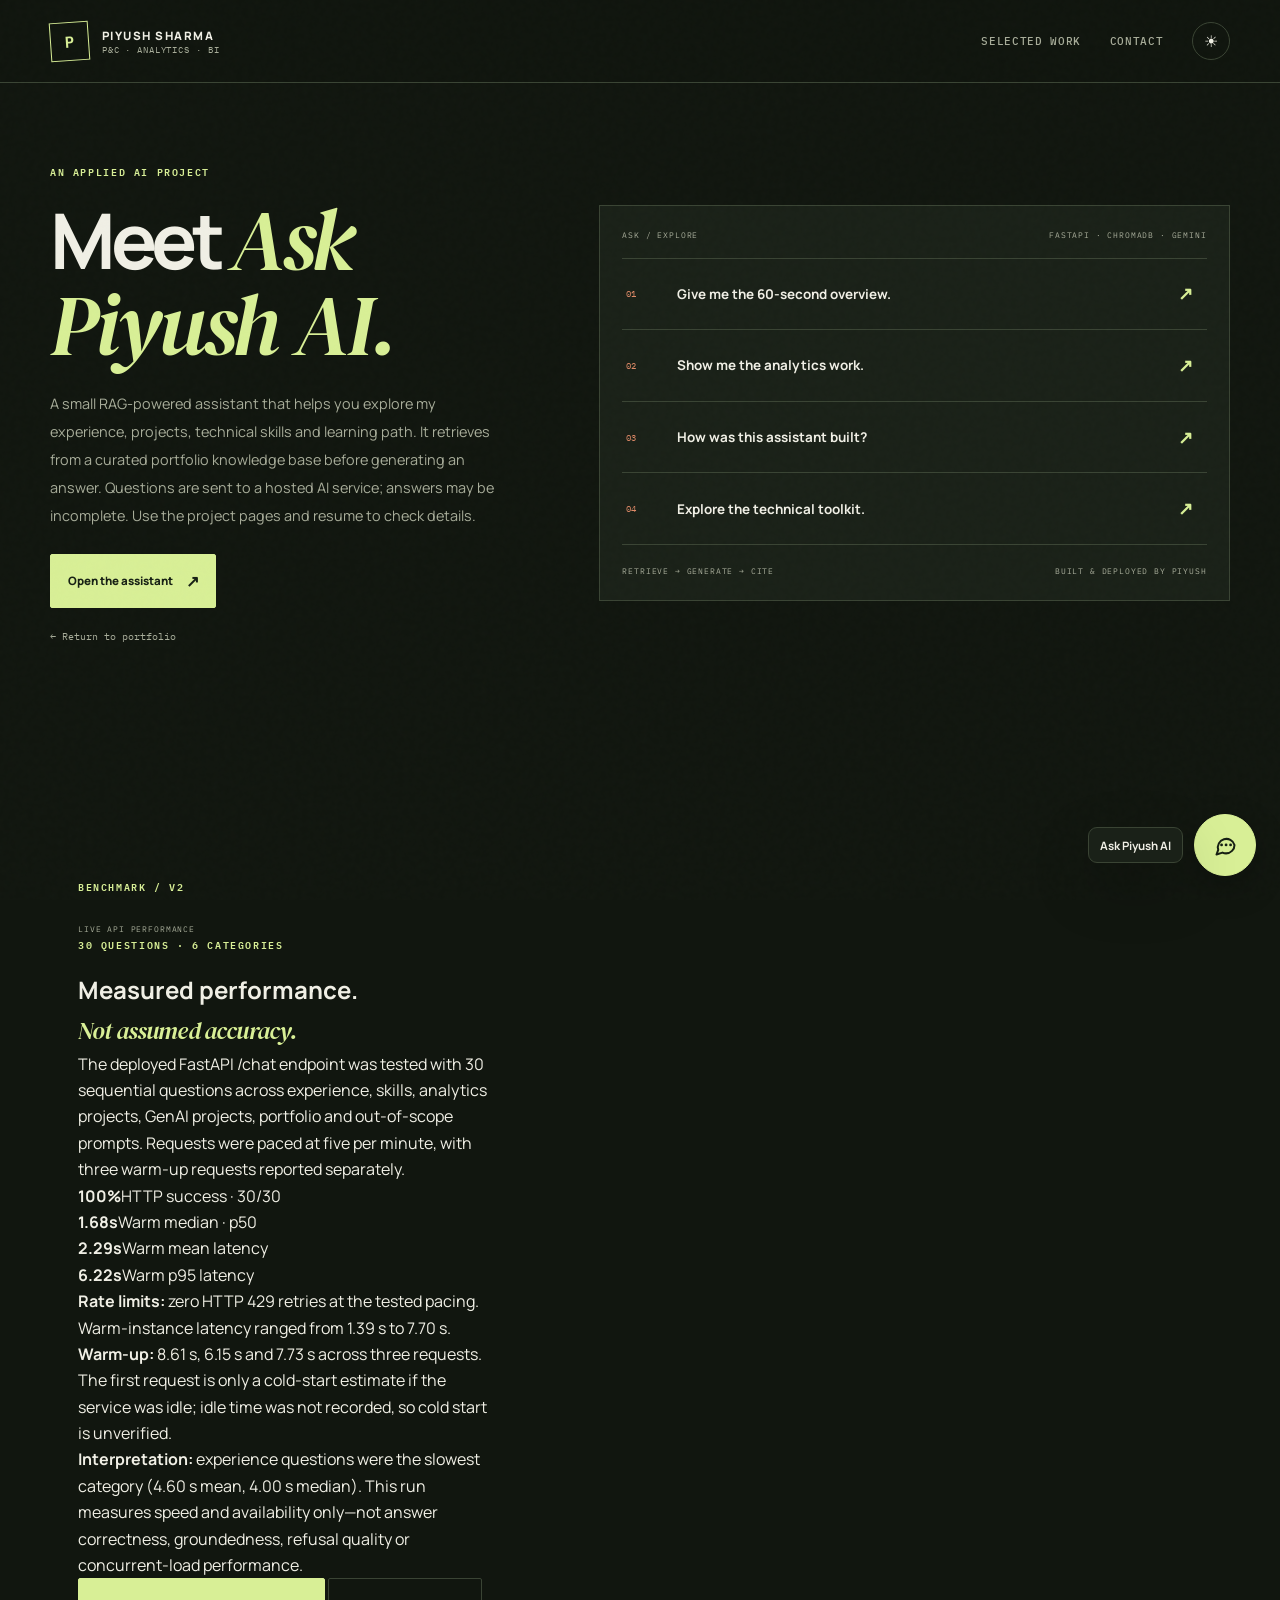
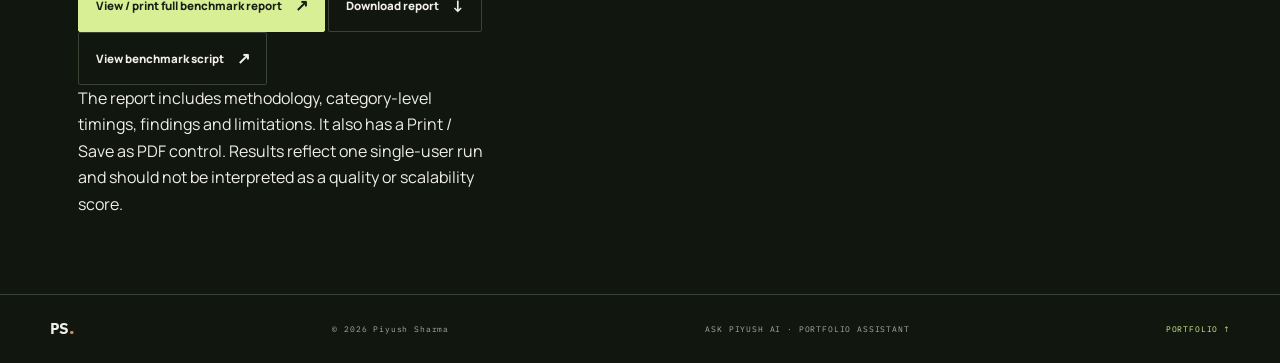
==== commit d0bc83c2: "Add Ask Piyush AI benchmark results to project page" ====
--- a/ask-piyush-ai.html
+++ b/ask-piyush-ai.html
@@ -7,7 +7,7 @@
   <link rel="icon" href="assets/favicon.svg" type="image/svg+xml" />
   <link rel="preconnect" href="https://fonts.googleapis.com" /><link rel="preconnect" href="https://fonts.gstatic.com" crossorigin />
   <link href="https://fonts.googleapis.com/css2?family=DM+Serif+Display:ital@0;1&family=IBM+Plex+Mono:wght@400;500;600&family=Manrope:wght@400;500;600;700;800&display=swap" rel="stylesheet" />
-  <link rel="stylesheet" href="style.css?v=20261116-review1" />
+  <link rel="stylesheet" href="style.css?v=20261118-benchmark" />
   <link rel="canonical" href="https://piyush0920.github.io/ask-piyush-ai.html" />
   <meta name="theme-color" content="#11160f" />
   <meta property="og:title" content="Ask Piyush AI | Piyush Sharma" />
@@ -22,6 +22,31 @@
   <main id="main" class="chat-page container"><noscript><p class="notice">The assistant needs JavaScript. <a href="index.html">Read the portfolio</a> or <a href="mailto:piyushsh0920@gmail.com">contact Piyush</a>.</p></noscript>
     <div class="chat-page-copy"><p class="eyebrow">AN APPLIED AI PROJECT</p><h1>Meet <em>Ask Piyush AI.</em></h1><p>A small RAG-powered assistant that helps you explore my experience, projects, technical skills and learning path. It retrieves from a curated portfolio knowledge base before generating an answer. Questions are sent to a hosted AI service; answers may be incomplete. Use the project pages and resume to check details.</p><button class="btn primary" data-open-chat>Open the assistant <span>↗</span></button><a class="chat-back-link" href="index.html">← Return to portfolio</a></div>
     <div class="chat-page-panel"><div class="chat-page-header"><span>ASK / EXPLORE</span><span>FASTAPI · CHROMADB · GEMINI</span></div><div class="chat-prompts"><button data-open-chat data-chat-prompt="Give me a quick overview of Piyush's background and strengths."><span>01</span><strong>Give me the 60-second overview.</strong><b>↗</b></button><button data-open-chat data-chat-prompt="Which projects best demonstrate Piyush's data analytics and BI skills?"><span>02</span><strong>Show me the analytics work.</strong><b>↗</b></button><button data-open-chat data-chat-prompt="Explain the architecture of Ask Piyush AI."><span>03</span><strong>How was this assistant built?</strong><b>↗</b></button><button data-open-chat data-chat-prompt="What are Piyush's technical skills across analytics, data science and GenAI?"><span>04</span><strong>Explore the technical toolkit.</strong><b>↗</b></button></div><div class="chat-page-foot"><span>RETRIEVE → GENERATE → CITE</span><span>BUILT &amp; DEPLOYED BY PIYUSH</span></div></div>
+    <section class="section container benchmark-section" aria-labelledby="benchmark-title">
+      <div class="section-side"><p class="eyebrow">BENCHMARK / V2</p><span class="side-caption">LIVE API PERFORMANCE</span></div>
+      <div class="benchmark-content">
+        <p class="eyebrow">30 QUESTIONS · 6 CATEGORIES</p>
+        <h2 id="benchmark-title">Measured performance.<br /><em>Not assumed accuracy.</em></h2>
+        <p>The deployed FastAPI /chat endpoint was tested with 30 sequential questions across experience, skills, analytics projects, GenAI projects, portfolio and out-of-scope prompts. Requests were paced at five per minute, with three warm-up requests reported separately.</p>
+        <div class="benchmark-metrics" role="list" aria-label="Warm-instance benchmark results">
+          <div role="listitem"><strong>100%</strong><span>HTTP success · 30/30</span></div>
+          <div role="listitem"><strong>1.68<span>s</span></strong><span>Warm median · p50</span></div>
+          <div role="listitem"><strong>2.29<span>s</span></strong><span>Warm mean latency</span></div>
+          <div role="listitem"><strong>6.22<span>s</span></strong><span>Warm p95 latency</span></div>
+        </div>
+        <div class="benchmark-notes">
+          <p><strong>Rate limits:</strong> zero HTTP 429 retries at the tested pacing. Warm-instance latency ranged from 1.39 s to 7.70 s.</p>
+          <p><strong>Warm-up:</strong> 8.61 s, 6.15 s and 7.73 s across three requests. The first request is only a cold-start estimate if the service was idle; idle time was not recorded, so cold start is unverified.</p>
+          <p><strong>Interpretation:</strong> experience questions were the slowest category (4.60 s mean, 4.00 s median). This run measures speed and availability only—not answer correctness, groundedness, refusal quality or concurrent-load performance.</p>
+        </div>
+        <div class="benchmark-actions">
+          <a class="btn primary" href="assets/ask-piyush-ai-benchmark-report.html" target="_blank" rel="noreferrer">View / print full benchmark report <span>↗</span></a>
+          <a class="btn secondary" href="assets/ask-piyush-ai-benchmark-report.html" download="Ask-Piyush-AI-Benchmark-Report.html">Download report <span>↓</span></a>
+          <a class="btn secondary" href="https://github.com/piyush0920/piyush0920.github.io/blob/main/ask_piyush_ai_benchmark_v2.py" target="_blank" rel="noreferrer">View benchmark script <span>↗</span></a>
+        </div>
+        <p class="benchmark-footnote">The report includes methodology, category-level timings, findings and limitations. It also has a Print / Save as PDF control. Results reflect one single-user run and should not be interpreted as a quality or scalability score.</p>
+      </div>
+    </section>
   </main>
   <footer class="footer"><div class="container footer-inner"><a class="footer-brand" href="index.html">PS<span>.</span></a><span>© <span id="year"></span> Piyush Sharma</span><span>ASK PIYUSH AI · PORTFOLIO ASSISTANT</span><a href="index.html">PORTFOLIO ↑</a></div></footer>
   <script defer src="script.js?v=20261116-review1"></script><script defer src="chat-widget.js?v=20261116-review1"></script>
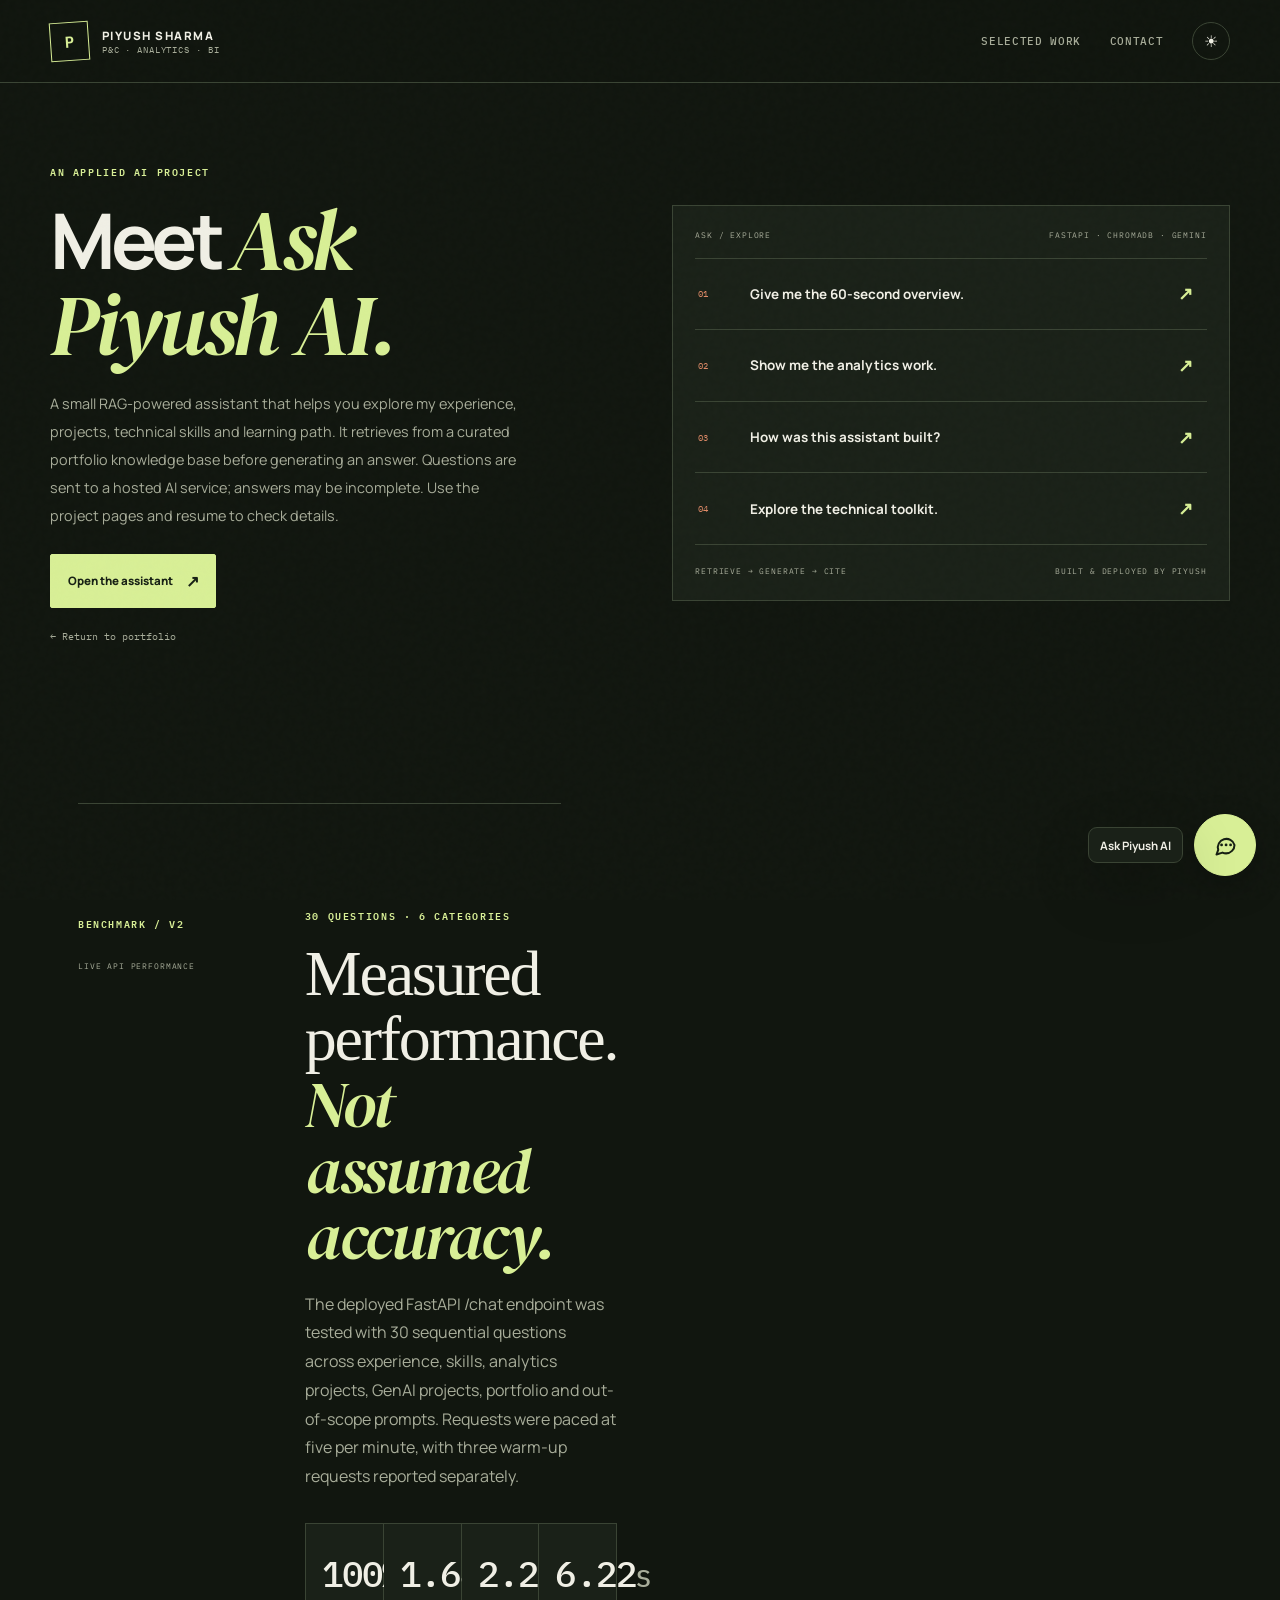
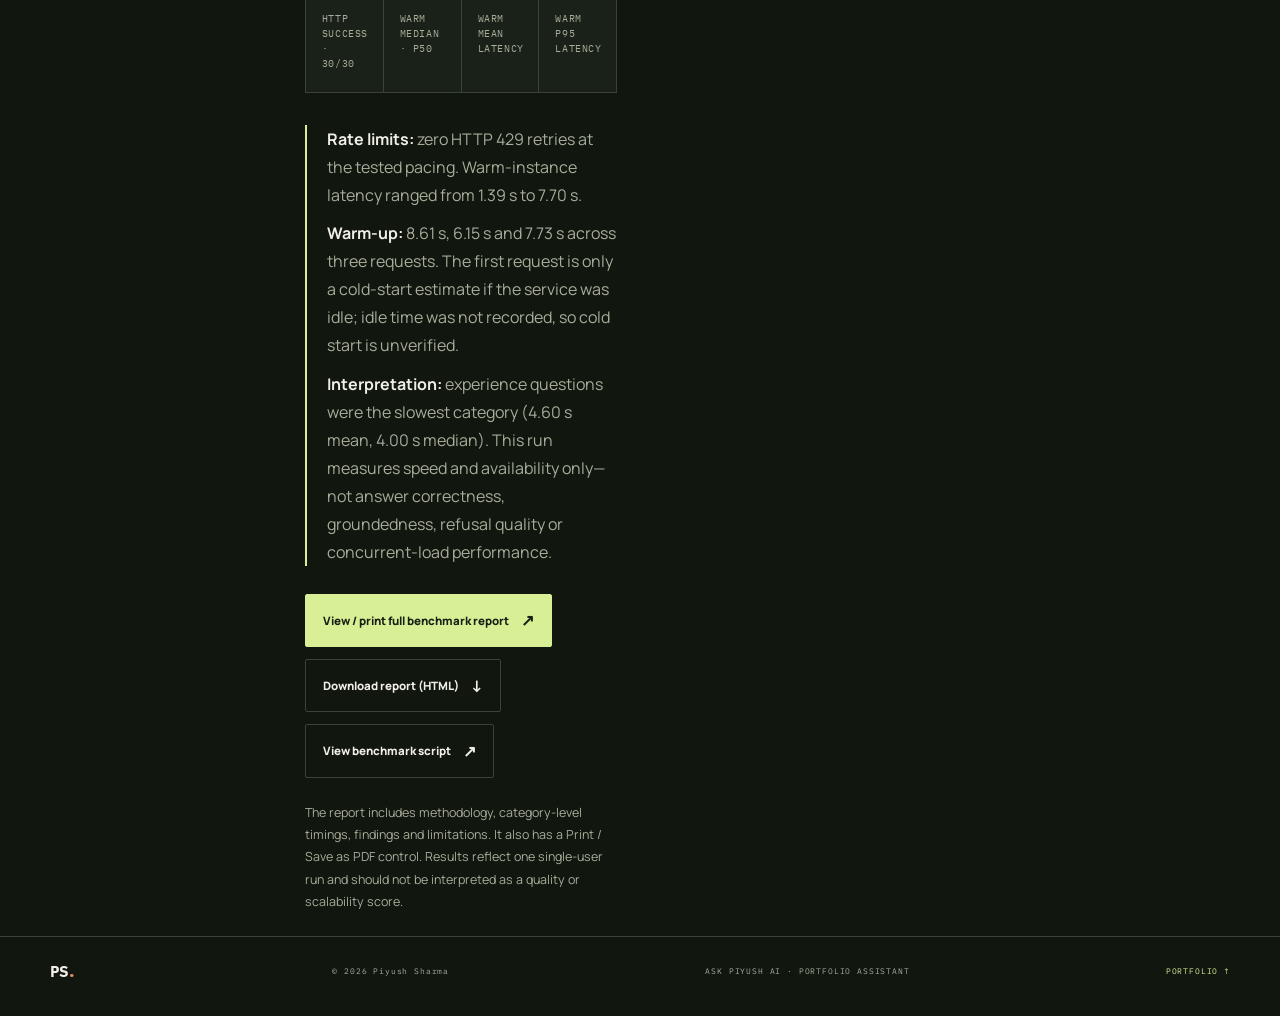
==== commit d0c477ba: "Clarify benchmark report download format" ====
--- a/ask-piyush-ai.html
+++ b/ask-piyush-ai.html
@@ -41,7 +41,7 @@
         </div>
         <div class="benchmark-actions">
           <a class="btn primary" href="assets/ask-piyush-ai-benchmark-report.html" target="_blank" rel="noreferrer">View / print full benchmark report <span>↗</span></a>
-          <a class="btn secondary" href="assets/ask-piyush-ai-benchmark-report.html" download="Ask-Piyush-AI-Benchmark-Report.html">Download report <span>↓</span></a>
+          <a class="btn secondary" href="assets/ask-piyush-ai-benchmark-report.html" download="Ask-Piyush-AI-Benchmark-Report.html">Download report (HTML) <span>↓</span></a>
           <a class="btn secondary" href="https://github.com/piyush0920/piyush0920.github.io/blob/main/ask_piyush_ai_benchmark_v2.py" target="_blank" rel="noreferrer">View benchmark script <span>↗</span></a>
         </div>
         <p class="benchmark-footnote">The report includes methodology, category-level timings, findings and limitations. It also has a Print / Save as PDF control. Results reflect one single-user run and should not be interpreted as a quality or scalability score.</p>
--- a/style.css
+++ b/style.css
@@ -97,3 +97,21 @@
 @media(min-width:1100px){.projects-grid:has(>.project-card:nth-child(3):last-child){grid-template-columns:repeat(3,minmax(0,1fr))}}
 @media(max-width:760px){.case-stats{margin-bottom:2rem}.case-stat{overflow-wrap:anywhere}.case-actions{width:100%}.case-actions .btn{flex:1}.case-top h1{font-size:clamp(2.5rem,9vw,4rem)}}
 @media(max-width:520px){.ask-ai-panel{min-height:0}.ask-ai-launcher{bottom:max(16px,env(safe-area-inset-bottom))}}
+
+
+/* Ask Piyush AI benchmark section */
+.benchmark-section{display:grid;grid-template-columns:minmax(150px,.75fr) 2fr;gap:clamp(2rem,6vw,6rem);padding-top:clamp(4rem,8vw,7rem);padding-bottom:clamp(4rem,8vw,7rem);border-top:1px solid var(--line)}
+.benchmark-content h2{font-family:'DM Serif Display',serif;font-size:clamp(2.3rem,5vw,4.2rem);font-weight:400;line-height:1.02;letter-spacing:-.035em;margin:.8rem 0 1.2rem}
+.benchmark-content h2 em{color:var(--accent);font-weight:400}
+.benchmark-content>p:not(.eyebrow){max-width:760px;color:var(--muted);line-height:1.8}
+.benchmark-metrics{display:grid;grid-template-columns:repeat(4,minmax(0,1fr));gap:1px;background:var(--line);border:1px solid var(--line);margin:2rem 0}
+.benchmark-metrics>div{background:var(--surface);padding:1.25rem 1rem;display:flex;flex-direction:column;gap:.55rem}
+.benchmark-metrics strong{font-family:'IBM Plex Mono',monospace;font-size:clamp(1.55rem,3vw,2.25rem);font-weight:500;letter-spacing:-.05em;color:var(--text)}
+.benchmark-metrics strong span{font-size:.7em}
+.benchmark-metrics span{font-family:'IBM Plex Mono',monospace;font-size:.62rem;line-height:1.5;letter-spacing:.06em;text-transform:uppercase;color:var(--muted)}
+.benchmark-notes{border-left:2px solid var(--accent);padding-left:1.25rem;margin:1.75rem 0;color:var(--muted);line-height:1.75}
+.benchmark-notes p{margin:.65rem 0}
+.benchmark-notes strong{color:var(--text)}
+.benchmark-actions{display:flex;flex-wrap:wrap;gap:.75rem;margin:1.5rem 0}
+.benchmark-footnote{font-size:.78rem;max-width:720px}
+@media(max-width:760px){.benchmark-section{grid-template-columns:1fr;gap:1.5rem}.benchmark-metrics{grid-template-columns:repeat(2,minmax(0,1fr))}}
